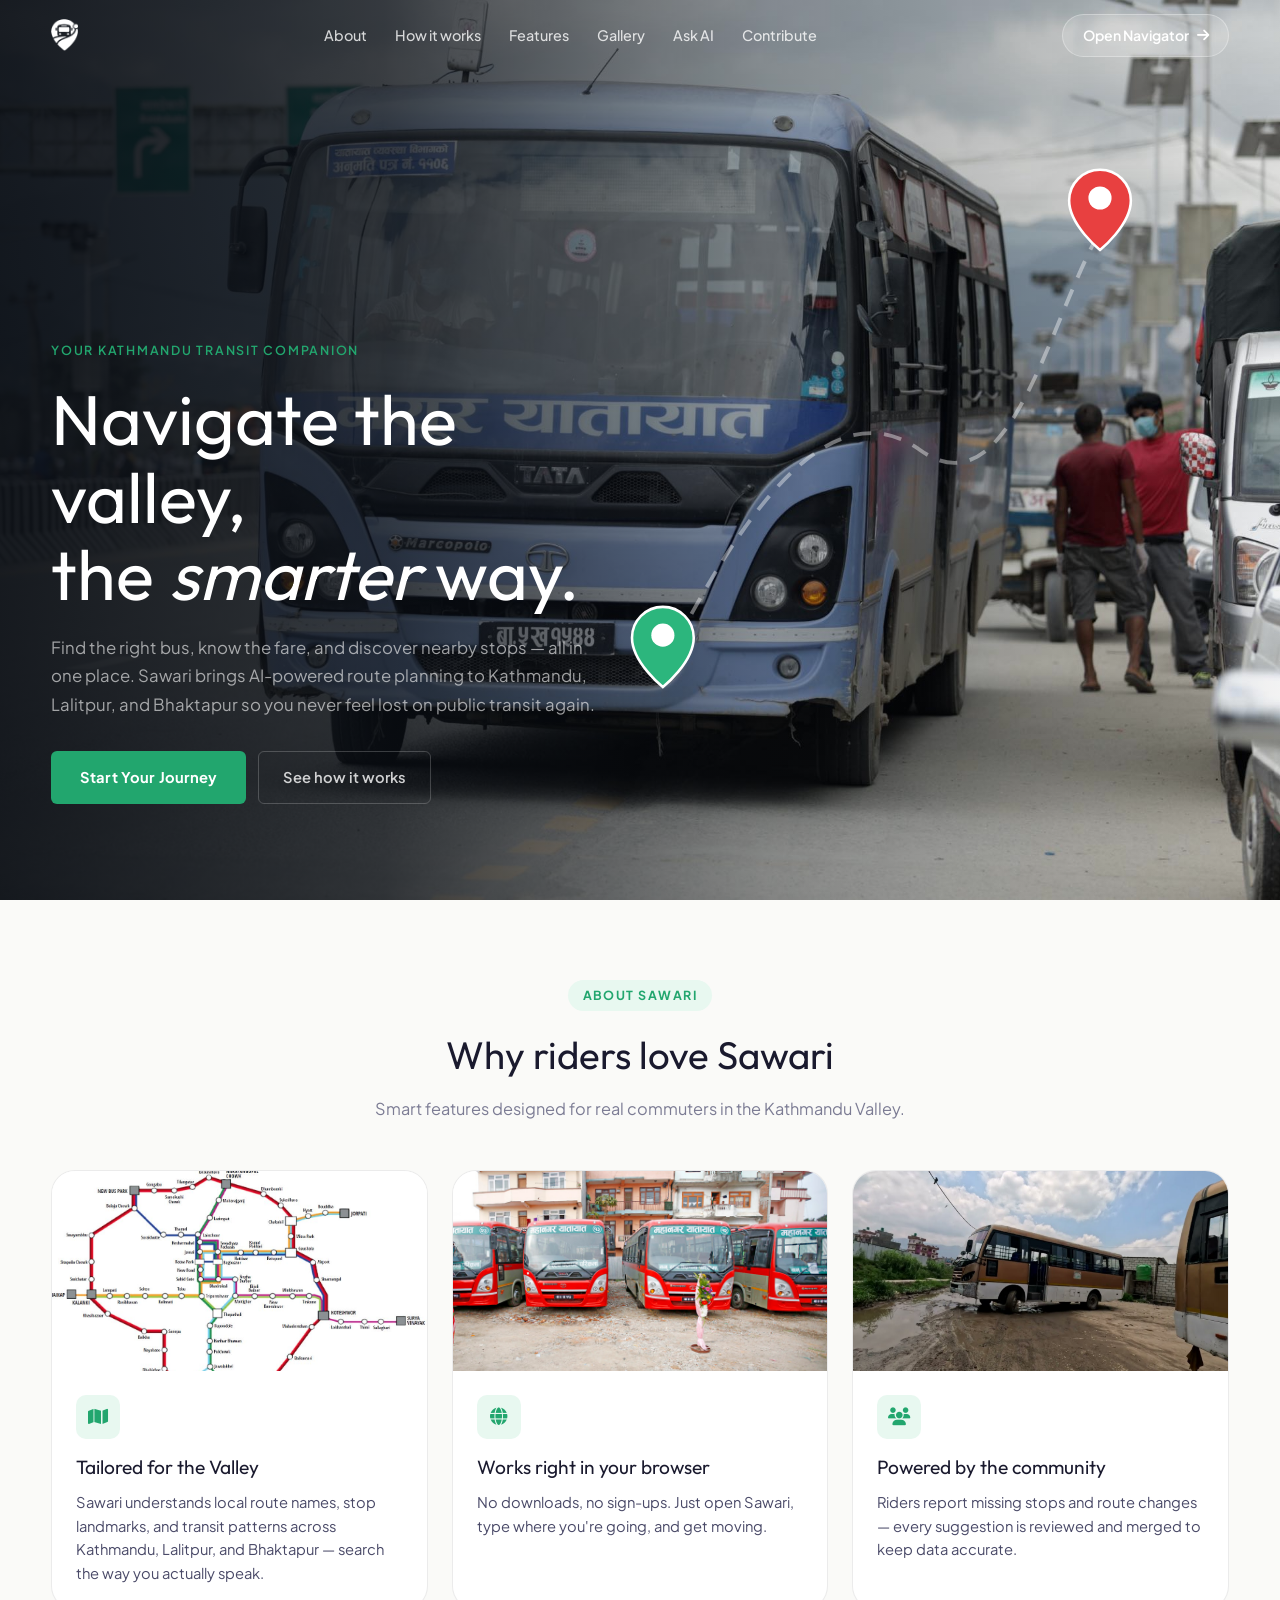
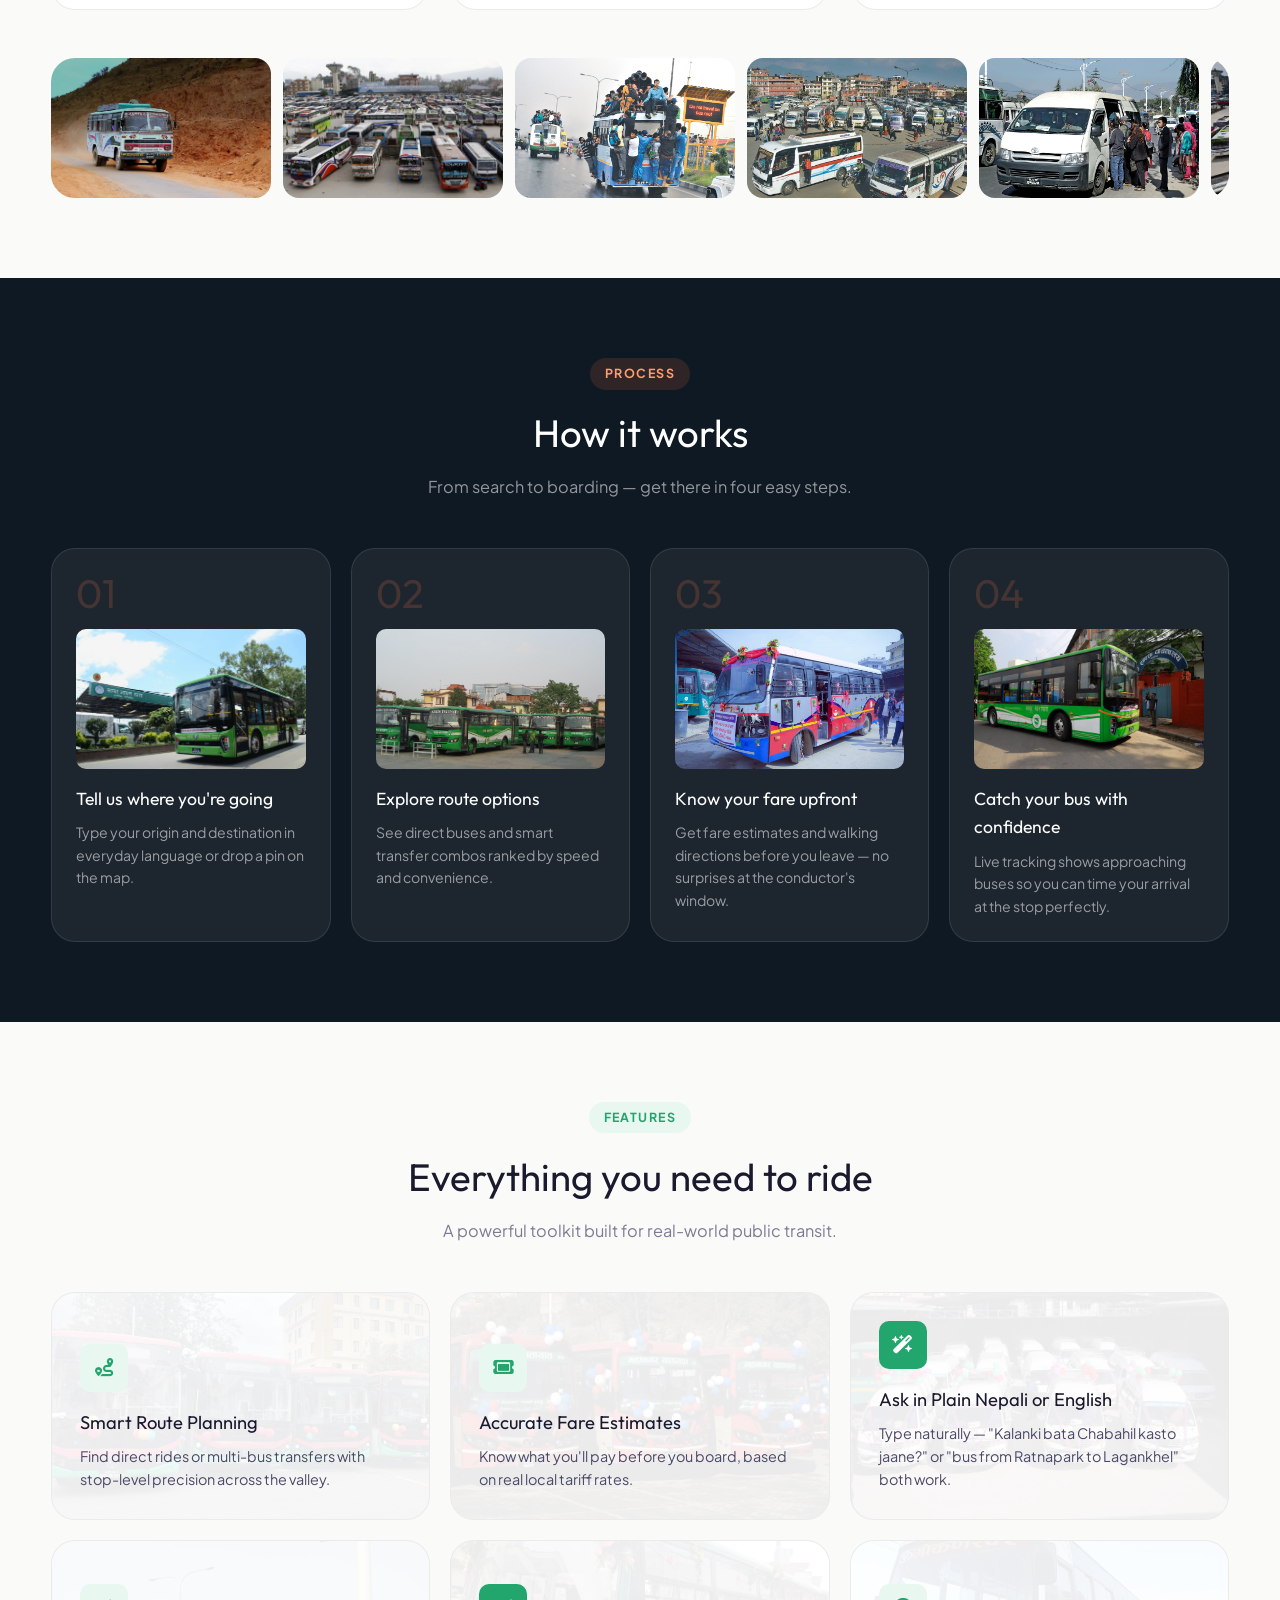
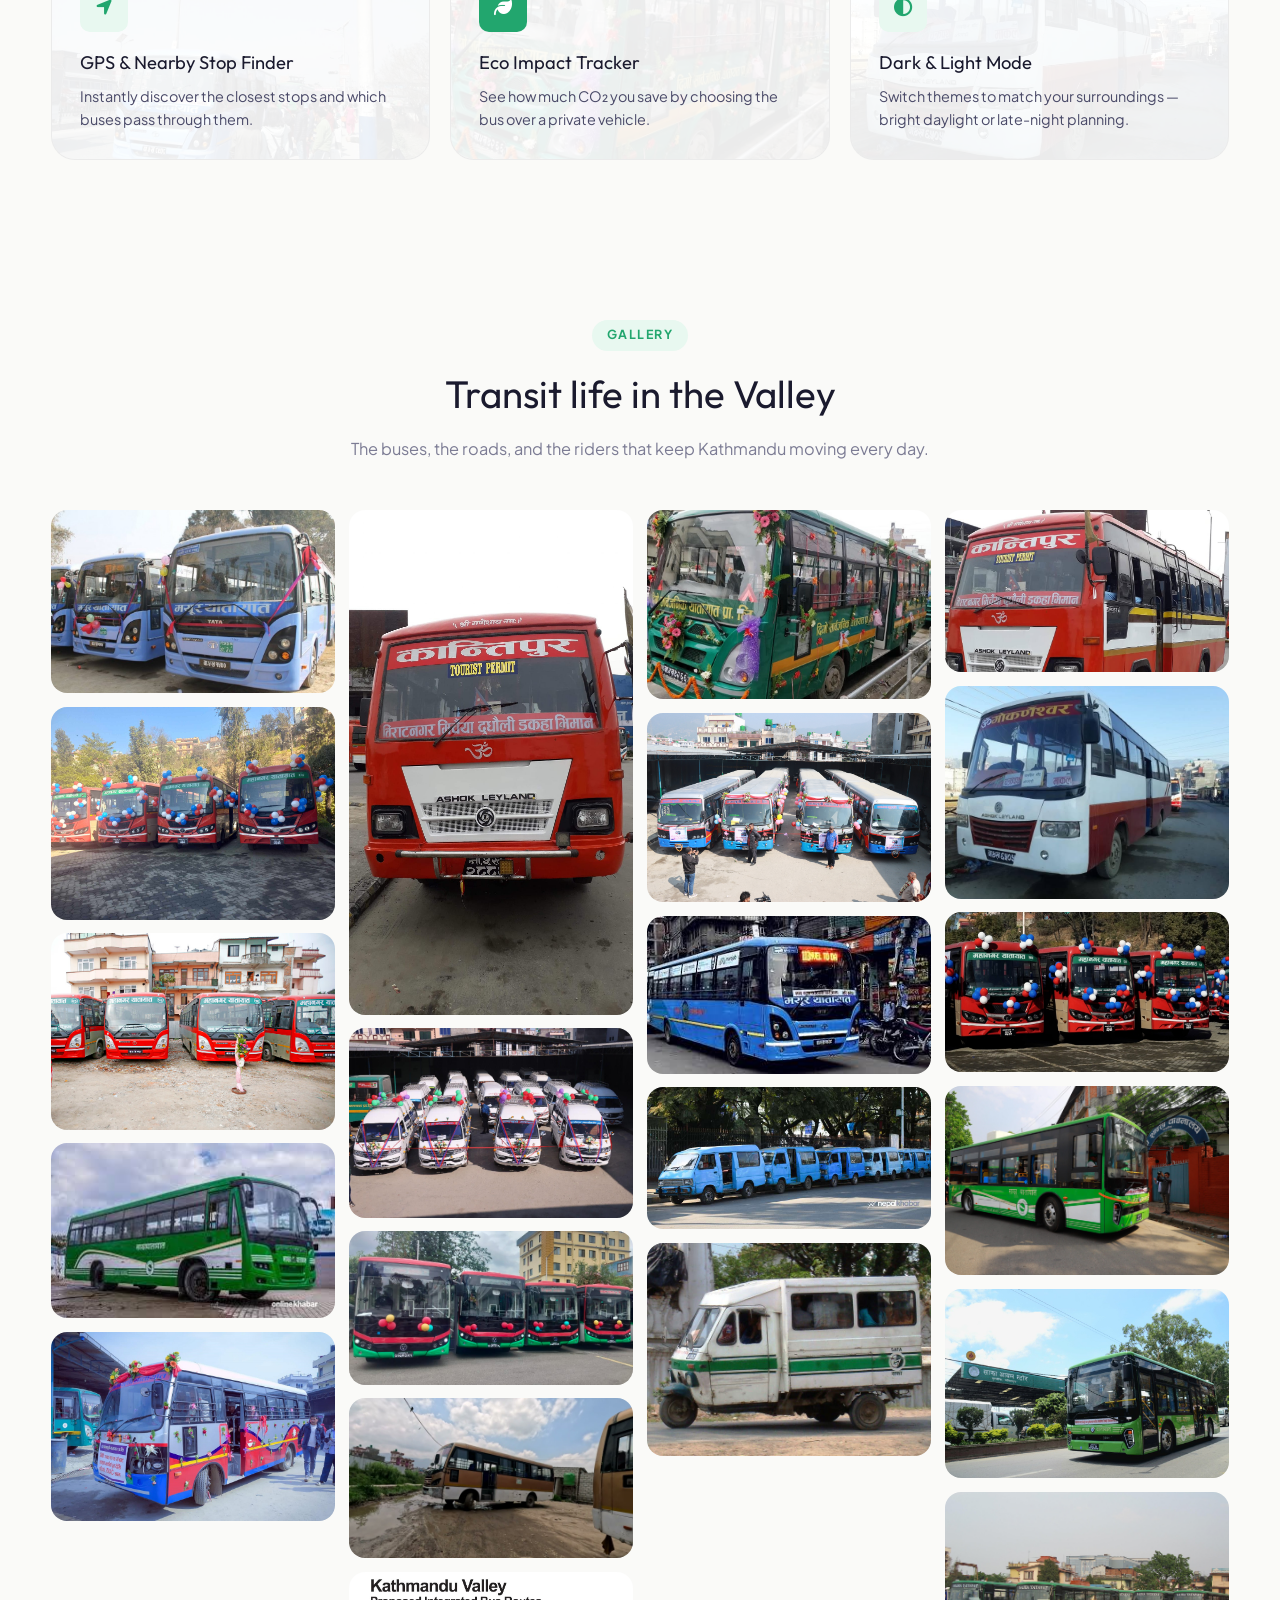
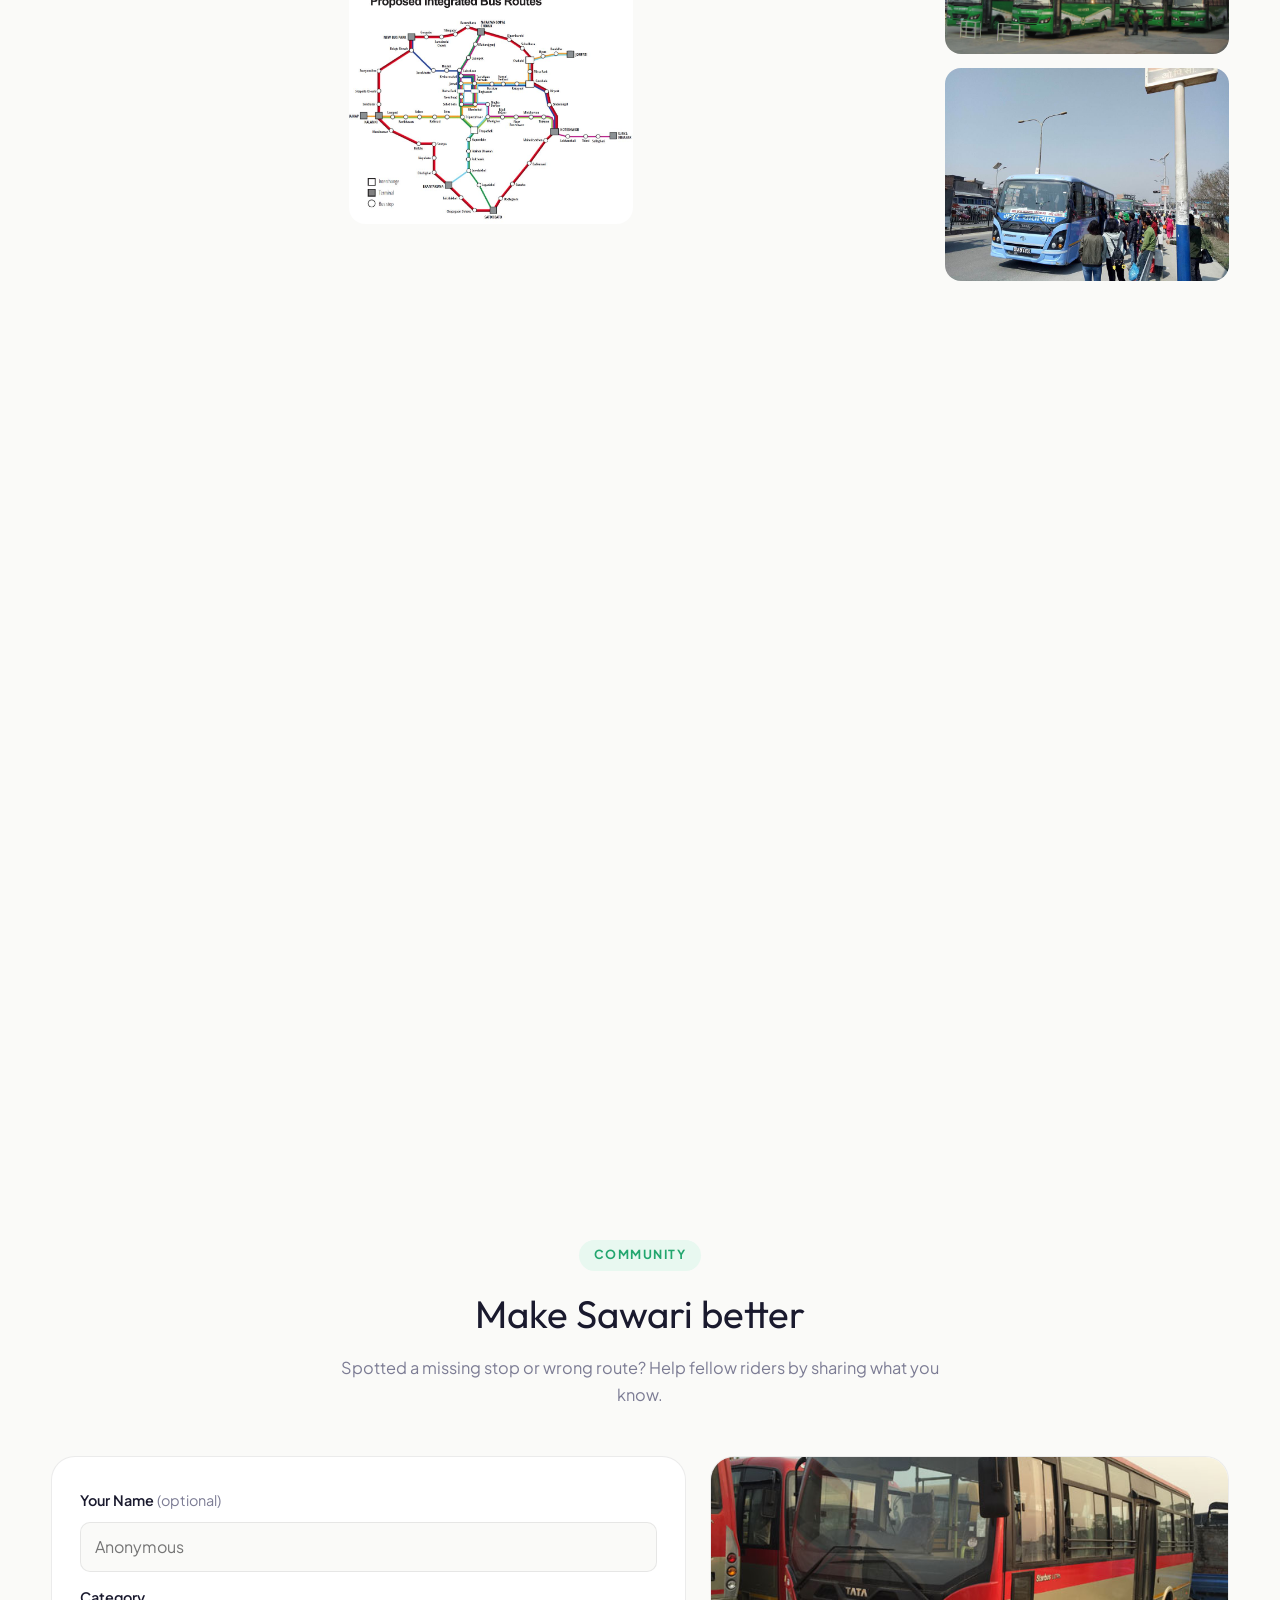
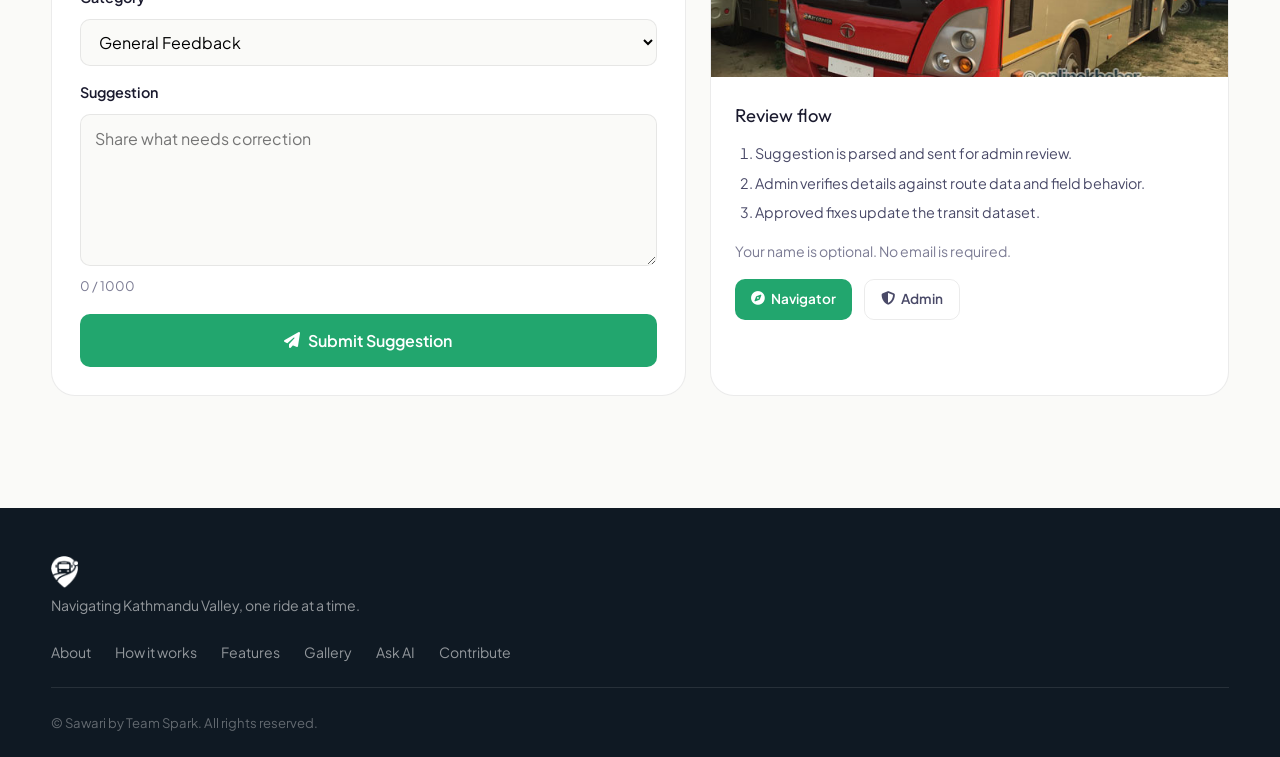
==== landing.html @ 7256b5d2 "feat: Update accent colors across CSS files and add landing HTML structure" ====
<!doctype html>
<html lang="en">

<head>
    <meta charset="UTF-8" />
    <meta name="viewport" content="width=device-width, initial-scale=1.0" />
    <title>Sawari &mdash; Kathmandu Valley Transit</title>
    <meta name="description"
        content="Sawari — your smart companion for navigating Kathmandu Valley's buses, tempos, and microbuses with real routes, live fares, and AI-powered guidance." />
    <link rel="preconnect" href="https://fonts.googleapis.com" />
    <link rel="preconnect" href="https://fonts.gstatic.com" crossorigin />
    <link
        href="https://fonts.googleapis.com/css2?family=Outfit:wght@400;500;600;700;800&family=Plus+Jakarta+Sans:wght@400;500;600;700;800&display=swap"
        rel="stylesheet" />
    <link rel="stylesheet" href="https://cdnjs.cloudflare.com/ajax/libs/font-awesome/6.5.1/css/all.min.css" />
    <link rel="stylesheet" href="landing.css" />
</head>

<body>
    <!-- ==================== NAVBAR ==================== -->
    <header class="navbar" id="top">
        <div class="navbar-inner">
            <a href="#top" class="logo">
                <img src="logo/logo-white.png" alt="Sawari" class="logo-white" />
                <img src="logo/logo-black.png" alt="Sawari" class="logo-black" />
            </a>
            <nav class="nav-links" id="nav-links">
                <a href="#about">About</a>
                <a href="#how">How it works</a>
                <a href="#features">Features</a>
                <a href="#gallery">Gallery</a>
                <a href="#ask">Ask AI</a>
                <a href="#contribute">Contribute</a>
            </nav>
            <a href="app/index.php" class="btn-cta-nav">Open Navigator <i class="fa-solid fa-arrow-right"></i></a>
            <button class="mobile-toggle" id="mobile-toggle" aria-label="Toggle menu">
                <i class="fa-solid fa-bars"></i>
            </button>
        </div>
    </header>

    <main>
        <!-- ==================== HERO ==================== -->
        <section class="hero" id="hero">
            <div class="hero-bg">
                <img src="gallery/landing.jpg" alt="Kathmandu transit" />
            </div>
            <div class="hero-gradient"></div>
            <!-- Route pins overlay (right side of hero, away from text) -->
            <svg class="hero-route-overlay" viewBox="0 0 1200 700" preserveAspectRatio="xMaxYMid slice" fill="none" xmlns="http://www.w3.org/2000/svg" aria-hidden="true">
                <path class="hero-route-path" d="M 720 520 C 780 400, 850 300, 920 350 S 1020 250, 1060 180" stroke="rgba(255,255,255,0.4)" stroke-width="3" stroke-dasharray="14 10" fill="none" />
                <!-- Green origin pin at path start -->
                <g class="hero-pin hero-pin-origin" transform="translate(696, 472)">
                    <path d="M24 0C10.7 0 0 10.7 0 24c0 19.2 24 38.4 24 38.4s24-19.2 24-38.4C48 10.7 37.3 0 24 0z" fill="#2cb67d" stroke="#fff" stroke-width="2"/>
                    <circle cx="24" cy="22" r="9" fill="#fff"/>
                </g>
                <!-- Red destination pin at path end -->
                <g class="hero-pin hero-pin-dest" transform="translate(1036, 132)">
                    <path d="M24 0C10.7 0 0 10.7 0 24c0 19.2 24 38.4 24 38.4s24-19.2 24-38.4C48 10.7 37.3 0 24 0z" fill="#e84040" stroke="#fff" stroke-width="2"/>
                    <circle cx="24" cy="22" r="9" fill="#fff"/>
                </g>
            </svg>
            <div class="hero-content">
                <p class="hero-eyebrow">Your Kathmandu Transit Companion</p>
                <h1>Navigate the valley,<br>the <em>smarter</em> way.</h1>
                <p class="hero-desc">
                    Find the right bus, know the fare, and discover nearby stops — all in one place.
                    Sawari brings AI-powered route planning to Kathmandu, Lalitpur, and Bhaktapur so
                    you never feel lost on public transit again.
                </p>
                <div class="hero-actions">
                    <a class="btn-hero" href="app/index.php">Start Your Journey</a>
                    <a class="btn-hero-secondary" href="#how">See how it works</a>
                </div>
            </div>
        </section>

        <!-- ==================== ABOUT ==================== -->
        <section id="about" class="section reveal">
            <div class="section-header">
                <span class="section-tag">About Sawari</span>
                <h2>Why riders love Sawari</h2>
                <p>Smart features designed for real commuters in the Kathmandu Valley.</p>
            </div>
            <div class="about-cards">
                <article class="about-card">
                    <div class="about-card-img">
                        <img src="gallery/routes.jpg" alt="Kathmandu routes" loading="lazy" />
                    </div>
                    <div class="about-card-body">
                        <div class="about-icon"><i class="fa-solid fa-map"></i></div>
                        <h3>Tailored for the Valley</h3>
                        <p>
                            Sawari understands local route names, stop landmarks, and transit patterns across
                            Kathmandu, Lalitpur, and Bhaktapur — search the way you actually speak.
                        </p>
                    </div>
                </article>
                <article class="about-card">
                    <div class="about-card-img">
                        <img src="gallery/high-tech-buses.jpg" alt="Modern buses" loading="lazy" />
                    </div>
                    <div class="about-card-body">
                        <div class="about-icon"><i class="fa-solid fa-globe"></i></div>
                        <h3>Works right in your browser</h3>
                        <p>
                            No downloads, no sign-ups. Just open Sawari, type where you're going, and get moving.
                        </p>
                    </div>
                </article>
                <article class="about-card">
                    <div class="about-card-img">
                        <img src="gallery/nepal.jpg" alt="Nepal transit" loading="lazy" />
                    </div>
                    <div class="about-card-body">
                        <div class="about-icon"><i class="fa-solid fa-users"></i></div>
                        <h3>Powered by the community</h3>
                        <p>
                            Riders report missing stops and route changes — every suggestion is reviewed and merged to keep data accurate.
                        </p>
                    </div>
                </article>
            </div>

            <div class="photo-strip">
                <div class="photo-strip-track">
                    <img src="gallery/image1.jpg" alt="Transit photo 1" loading="lazy" />
                    <img src="gallery/image2.jpg" alt="Transit photo 2" loading="lazy" />
                    <img src="gallery/image3.jpg" alt="Transit photo 3" loading="lazy" />
                    <img src="gallery/image4.jpg" alt="Transit photo 4" loading="lazy" />
                    <img src="gallery/image5.jpg" alt="Transit photo 5" loading="lazy" />
                    <img src="gallery/image6.jpg" alt="Transit photo 6" loading="lazy" />
                    <img src="gallery/image7.jpg" alt="Transit photo 7" loading="lazy" />
                    <img src="gallery/image1.jpg" alt="Transit photo 1" loading="lazy" aria-hidden="true" />
                    <img src="gallery/image2.jpg" alt="Transit photo 2" loading="lazy" aria-hidden="true" />
                    <img src="gallery/image3.jpg" alt="Transit photo 3" loading="lazy" aria-hidden="true" />
                </div>
            </div>
        </section>

        <!-- ==================== HOW IT WORKS ==================== -->
        <section id="how" class="section section-dark reveal">
            <div class="section-header section-header-light">
                <span class="section-tag">Process</span>
                <h2>How it works</h2>
                <p>From search to boarding — get there in four easy steps.</p>
            </div>
            <div class="steps-grid">
                <article class="step-card">
                    <div class="step-number">01</div>
                    <div class="step-visual">
                        <img src="gallery/SajhaBus_20220707134627.jpg" alt="Enter destination" loading="lazy" />
                    </div>
                    <h3>Tell us where you're going</h3>
                    <p>Type your origin and destination in everyday language or drop a pin on the map.</p>
                </article>
                <article class="step-card">
                    <div class="step-number">02</div>
                    <div class="step-visual">
                        <img src="gallery/sajha-yatayat-kathmandu-narayangadh-shuttle-service-1758693554.jpg"
                            alt="See routes" loading="lazy" />
                    </div>
                    <h3>Explore route options</h3>
                    <p>See direct buses and smart transfer combos ranked by speed and convenience.</p>
                </article>
                <article class="step-card">
                    <div class="step-number">03</div>
                    <div class="step-visual">
                        <img src="gallery/samakhusi-yatayat-1729569860.jpg" alt="Check fare" loading="lazy" />
                    </div>
                    <h3>Know your fare upfront</h3>
                    <p>Get fare estimates and walking directions before you leave — no surprises at the conductor's window.</p>
                </article>
                <article class="step-card">
                    <div class="step-number">04</div>
                    <div class="step-visual">
                        <img src="gallery/sajha1.jpg" alt="Track buses" loading="lazy" />
                    </div>
                    <h3>Catch your bus with confidence</h3>
                    <p>Live tracking shows approaching buses so you can time your arrival at the stop perfectly.</p>
                </article>
            </div>
        </section>

        <!-- ==================== FEATURES ==================== -->
        <section id="features" class="section reveal">
            <div class="section-header">
                <span class="section-tag">Features</span>
                <h2>Everything you need to ride</h2>
                <p>A powerful toolkit built for real-world public transit.</p>
            </div>
            <div class="features-grid">
                <article class="feature-card">
                    <div class="feature-icon"><i class="fa-solid fa-route"></i></div>
                    <h3>Smart Route Planning</h3>
                    <p>Find direct rides or multi-bus transfers with stop-level precision across the valley.</p>
                    <img src="gallery/mahanagar-yatayat.png" alt="Route planning" class="feature-bg-img"
                        loading="lazy" />
                </article>
                <article class="feature-card">
                    <div class="feature-icon"><i class="fa-solid fa-ticket"></i></div>
                    <h3>Accurate Fare Estimates</h3>
                    <p>Know what you'll pay before you board, based on real local tariff rates.</p>
                    <img src="gallery/manangar-yatayat.jpg" alt="Fare estimation" class="feature-bg-img"
                        loading="lazy" />
                </article>
                <article class="feature-card feature-card-accent">
                    <div class="feature-icon"><i class="fa-solid fa-wand-magic-sparkles"></i></div>
                    <h3>Ask in Plain Nepali or English</h3>
                    <p>Type naturally — "Kalanki bata Chabahil kasto jaane?" or "bus from Ratnapark to Lagankhel" both work.</p>
                    <img src="gallery/IMG-1.jpeg" alt="Natural language" class="feature-bg-img" loading="lazy" />
                </article>
                <article class="feature-card">
                    <div class="feature-icon"><i class="fa-solid fa-location-arrow"></i></div>
                    <h3>GPS &amp; Nearby Stop Finder</h3>
                    <p>Instantly discover the closest stops and which buses pass through them.</p>
                    <img src="gallery/mayur_yatayat_XWhLImWBJm.jpg" alt="GPS stops" class="feature-bg-img"
                        loading="lazy" />
                </article>
                <article class="feature-card feature-card-accent">
                    <div class="feature-icon"><i class="fa-solid fa-leaf"></i></div>
                    <h3>Eco Impact Tracker</h3>
                    <p>See how much CO₂ you save by choosing the bus over a private vehicle.</p>
                    <img src="gallery/39089002_214055306121394_3987346834723962880_n_mmZU29H7GE.jpg"
                        alt="Carbon comparison" class="feature-bg-img" loading="lazy" />
                </article>
                <article class="feature-card">
                    <div class="feature-icon"><i class="fa-solid fa-circle-half-stroke"></i></div>
                    <h3>Dark &amp; Light Mode</h3>
                    <p>Switch themes to match your surroundings — bright daylight or late-night planning.</p>
                    <img src="gallery/81038617_2710162452340155_22013957954863104_n.jpg" alt="Themes"
                        class="feature-bg-img" loading="lazy" />
                </article>
            </div>
        </section>

        <!-- ==================== GALLERY ==================== -->
        <section id="gallery" class="section reveal">
            <div class="section-header">
                <span class="section-tag">Gallery</span>
                <h2>Transit life in the Valley</h2>
                <p>The buses, the roads, and the riders that keep Kathmandu moving every day.</p>
            </div>
            <div class="gallery-masonry">
                <div class="gallery-col">
                    <img src="gallery/1594641445.jpg" alt="Kathmandu road transit" loading="lazy" />
                    <img src="gallery/473749570_1355280112583010_593412764911101796_n.jpg" alt="Public bus"
                        loading="lazy" />
                    <img src="gallery/high-tech-buses.jpg" alt="High tech buses" loading="lazy" />
                    <img src="gallery/sajha.jpg" alt="Sajha bus" loading="lazy" />
                    <img src="gallery/samakhusi-yatayat-1729569860.jpg" alt="Samakhusi route" loading="lazy" />
                </div>
                <div class="gallery-col">
                    <img src="gallery/302216934_482557370551393_6475660738973236802_n.jpg" alt="Bus service"
                        loading="lazy" />
                    <img src="gallery/IMG-1.jpeg" alt="Transit Kathmandu" loading="lazy" />
                    <img src="gallery/mahanagar-yatayat.png" alt="Mahanagar yatayat" loading="lazy" />
                    <img src="gallery/nepal.jpg" alt="Nepal transit" loading="lazy" />
                    <img src="gallery/routes.jpg" alt="Route board" loading="lazy" />
                </div>
                <div class="gallery-col">
                    <img src="gallery/39089002_214055306121394_3987346834723962880_n_mmZU29H7GE.jpg" alt="Older bus"
                        loading="lazy" />
                    <img src="gallery/481820024_656265493582501_1243983797300762177_n.jpg" alt="Modern local bus"
                        loading="lazy" />
                    <img src="gallery/mayur.jpg" alt="Mayur bus" loading="lazy" />
                    <img src="gallery/nilo-micro.jpg" alt="Blue microbus" loading="lazy" />
                    <img src="gallery/tempo.jpg" alt="Tempo transport" loading="lazy" />
                </div>
                <div class="gallery-col">
                    <img src="gallery/473783154_1062778689195922_6904992953434292580_n.jpg" alt="Transport route"
                        loading="lazy" />
                    <img src="gallery/81038617_2710162452340155_22013957954863104_n.jpg" alt="Transit community"
                        loading="lazy" />
                    <img src="gallery/manangar-yatayat.jpg" alt="Yatayat bus" loading="lazy" />
                    <img src="gallery/sajha1.jpg" alt="Sajha route" loading="lazy" />
                    <img src="gallery/SajhaBus_20220707134627.jpg" alt="Sajha bus" loading="lazy" />
                    <img src="gallery/sajha-yatayat-kathmandu-narayangadh-shuttle-service-1758693554.jpg"
                        alt="Sajha shuttle" loading="lazy" />
                    <img src="gallery/mayur_yatayat_XWhLImWBJm.jpg" alt="Mayur yatayat" loading="lazy" />
                </div>
            </div>
        </section>

        <!-- ==================== ASK SAWARI ==================== -->
        <section id="ask" class="section section-dark reveal">
            <div class="section-header section-header-light">
                <span class="section-tag">AI Assistant</span>
                <h2>Ask Sawari anything</h2>
                <p>Got a transit question? Our AI gives you clear, instant answers.</p>
            </div>
            <div class="ask-layout">
                <div class="ask-info">
                    <div class="ask-info-card">
                        <img src="gallery/sajha-bus-EV.jpg" alt="Sajha EV bus" loading="lazy" />
                        <div class="ask-info-overlay">
                            <h3>Your Personal Transit Guide</h3>
                            <p>Ask about routes, fares, schedules, or nearby stops — Sawari's AI responds instantly with helpful answers.</p>
                        </div>
                    </div>
                    <div class="ask-examples">
                        <span class="ask-example" data-query="How do I get from Kalanki to Chabahil?">Kalanki to
                            Chabahil</span>
                        <span class="ask-example"
                            data-query="What is the bus fare from Ratnapark to Lagankhel?">Ratnapark fare</span>
                        <span class="ask-example" data-query="Which buses pass through Balaju?">Buses through
                            Balaju</span>
                        <span class="ask-example" data-query="How to reach Bhaktapur from Koteshwor?">Koteshwor to
                            Bhaktapur</span>
                    </div>
                </div>
                <div class="chat-shell">
                    <div class="chat-log" id="chat-log">
                        <div class="chat-msg assistant">
                            <div class="chat-avatar"><i class="fa-solid fa-bus"></i></div>
                            <div class="chat-bubble">
                                Namaste. Ask me about routes, fares, or nearby stops in Kathmandu Valley.
                            </div>
                        </div>
                    </div>
                    <form id="chat-form" class="chat-form">
                        <input type="text" id="chat-input" placeholder="Example: Kalanki to Chabahil by bus"
                            autocomplete="off" />
                        <button type="submit" id="chat-send" aria-label="Send"><i
                                class="fa-solid fa-paper-plane"></i></button>
                    </form>
                </div>
            </div>
        </section>

        <!-- ==================== CONTRIBUTE ==================== -->
        <section id="contribute" class="section reveal">
            <div class="section-header">
                <span class="section-tag">Community</span>
                <h2>Make Sawari better</h2>
                <p>Spotted a missing stop or wrong route? Help fellow riders by sharing what you know.</p>
            </div>
            <div class="contribute-layout">
                <form id="suggest-form" class="suggest-form">
                    <label for="suggest-name">Your Name <span class="label-hint">(optional)</span></label>
                    <input id="suggest-name" type="text" maxlength="50" placeholder="Anonymous" />

                    <label for="suggest-category">Category</label>
                    <select id="suggest-category">
                        <option value="route_correction">Route Correction</option>
                        <option value="missing_stop">Missing Stop</option>
                        <option value="fare_issue">Fare Issue</option>
                        <option value="new_route">New Route Suggestion</option>
                        <option value="general" selected>General Feedback</option>
                    </select>

                    <label for="suggest-message">Suggestion</label>
                    <textarea id="suggest-message" rows="5" maxlength="1000" placeholder="Share what needs correction"
                        required></textarea>
                    <div class="char-count"><span id="suggest-chars">0</span> / 1000</div>

                    <button id="suggest-submit" type="submit"><i class="fa-solid fa-paper-plane"></i> Submit
                        Suggestion</button>
                    <div id="suggest-feedback" class="suggest-feedback" style="display:none"></div>
                </form>

                <aside class="contribute-aside">
                    <div class="contribute-aside-top">
                        <img src="gallery/mahanagar.jpg" alt="Bus in Kathmandu" loading="lazy" />
                    </div>
                    <div class="contribute-aside-body">
                        <h3>Review flow</h3>
                        <ol>
                            <li>Suggestion is parsed and sent for admin review.</li>
                            <li>Admin verifies details against route data and field behavior.</li>
                            <li>Approved fixes update the transit dataset.</li>
                        </ol>
                        <p>Your name is optional. No email is required.</p>
                        <div class="contribute-links">
                            <a href="app/index.php" class="btn-sm">
                                <i class="fa-solid fa-compass"></i> Navigator
                            </a>
                            <a href="app/admin/" class="btn-sm btn-sm-outline">
                                <i class="fa-solid fa-shield-halved"></i> Admin
                            </a>
                        </div>
                    </div>
                </aside>
            </div>
        </section>
    </main>

    <!-- ==================== FOOTER ==================== -->
    <footer class="footer">
        <div class="footer-inner">
            <div class="footer-brand">
                <span class="logo"><img src="logo/logo-white.png" alt="Sawari" class="logo-white" /></span>
                <p>Navigating Kathmandu Valley, one ride at a time.</p>
            </div>
            <div class="footer-links">
                <a href="#about">About</a>
                <a href="#how">How it works</a>
                <a href="#features">Features</a>
                <a href="#gallery">Gallery</a>
                <a href="#ask">Ask AI</a>
                <a href="#contribute">Contribute</a>
            </div>
            <div class="footer-bottom">
                <p>&copy; <?= date('Y') ?> Sawari by Team Spark. All rights reserved.</p>
            </div>
        </div>
    </footer>

    <script>const GROQ_API_KEY = <?= json_encode($groqApiKey) ?>;</script>
    <script src="landing.js"></script>
</body>

</html>
---- landing.css ----
/* ===== DESIGN TOKENS ===== */
:root {
    --bg: #fafaf8;
    --bg-dark: #0f1923;
    --bg-dark-2: #162535;
    --surface: #ffffff;
    --surface-glass: rgba(255, 255, 255, 0.72);
    --surface-dark: rgba(255, 255, 255, 0.06);
    --ink: #1a1a2e;
    --ink-light: #4a4a68;
    --ink-on-dark: #e8ecf0;
    --muted: #7c7c94;
    --muted-dark: rgba(255, 255, 255, 0.55);
    --accent: #22a66e;
    --accent-hover: #1a8f5c;
    --accent-light: #e8f8f0;
    --accent-2: #2cb67d;
    --line: rgba(0, 0, 0, 0.08);
    --line-dark: rgba(255, 255, 255, 0.1);
    --shadow-sm: 0 2px 12px rgba(0, 0, 0, 0.06);
    --shadow-md: 0 8px 30px rgba(0, 0, 0, 0.08);
    --shadow-lg: 0 20px 60px rgba(0, 0, 0, 0.12);
    --shadow-glow: 0 8px 32px rgba(34, 166, 110, 0.3);
    --radius-sm: 10px;
    --radius-md: 16px;
    --radius-lg: 24px;
    --radius-xl: 32px;
    --transition: 0.25s cubic-bezier(0.4, 0, 0.2, 1);
    --font-body: 'Plus Jakarta Sans', -apple-system, BlinkMacSystemFont, 'Segoe UI', sans-serif;
    --font-heading: 'Outfit', 'Plus Jakarta Sans', sans-serif;
    --container: min(1200px, 92vw);
}

/* ===== RESET ===== */
*,
*::before,
*::after {
    box-sizing: border-box;
}

html {
    scroll-behavior: smooth;
}

body {
    margin: 0;
    font-family: var(--font-body);
    color: var(--ink);
    background: var(--bg);
    line-height: 1.6;
    overflow-x: hidden;
    -webkit-font-smoothing: antialiased;
}

img {
    max-width: 100%;
    display: block;
}

a {
    color: inherit;
    text-decoration: none;
}

button,
input,
select,
textarea {
    font: inherit;
}

/* ===== NAVBAR ===== */
.navbar {
    position: fixed;
    top: 0;
    left: 0;
    right: 0;
    z-index: 100;
    background: transparent;
    border-bottom: 1px solid transparent;
    transition: background 0.4s ease, border-color 0.4s ease, box-shadow 0.4s ease;
}

.navbar.scrolled {
    background: rgba(255, 255, 255, 0.95);
    backdrop-filter: blur(20px) saturate(1.8);
    border-bottom-color: var(--line);
    box-shadow: var(--shadow-sm);
}

/* When on hero (not scrolled), show white logo */
.navbar .logo {
    color: #fff;
}

.navbar .logo-white {
    display: block;
}

.navbar .logo-black {
    display: none;
}

.navbar .nav-links a {
    color: rgba(255, 255, 255, 0.8);
}

.navbar .nav-links a:hover {
    color: #fff;
}

.navbar .btn-cta-nav {
    background: rgba(255, 255, 255, 0.15);
    border: 1px solid rgba(255, 255, 255, 0.3);
    color: #fff;
}

.navbar .btn-cta-nav:hover {
    background: rgba(255, 255, 255, 0.25);
}

.navbar .mobile-toggle {
    color: #fff;
}

/* When scrolled, show dark logo */
.navbar.scrolled .logo {
    color: var(--ink);
}

.navbar.scrolled .logo-white {
    display: none;
}

.navbar.scrolled .logo-black {
    display: block;
}

.navbar.scrolled .nav-links a {
    color: var(--ink-light);
}

.navbar.scrolled .nav-links a:hover {
    color: var(--accent);
}

.navbar.scrolled .btn-cta-nav {
    background: var(--accent);
    border-color: var(--accent);
    color: #fff;
}

.navbar.scrolled .btn-cta-nav:hover {
    background: var(--accent-hover);
    transform: translateY(-1px);
    box-shadow: var(--shadow-glow);
}

.navbar.scrolled .mobile-toggle {
    color: var(--ink);
}

.navbar-inner {
    width: var(--container);
    margin: 0 auto;
    display: flex;
    align-items: center;
    justify-content: space-between;
    padding: 0.85rem 0;
    gap: 1.5rem;
}

.logo {
    display: flex;
    align-items: center;
    gap: 0.5rem;
    font-family: var(--font-heading);
    font-size: 1.5rem;
    transition: color var(--transition);
}

.logo img {
    height: 2rem;
    width: auto;
    transition: opacity var(--transition);
}

.nav-links {
    display: flex;
    align-items: center;
    gap: 1.75rem;
    font-size: 0.9rem;
    font-weight: 500;
}

.nav-links a {
    transition: color var(--transition);
    position: relative;
}

.nav-links a::after {
    content: '';
    position: absolute;
    bottom: -4px;
    left: 0;
    width: 0;
    height: 2px;
    background: var(--accent);
    transition: width var(--transition);
}

.nav-links a:hover::after {
    width: 100%;
}

.btn-cta-nav {
    display: inline-flex;
    align-items: center;
    gap: 0.5rem;
    padding: 0.6rem 1.2rem;
    border-radius: 999px;
    font-size: 0.88rem;
    font-weight: 600;
    transition: all var(--transition);
}

.mobile-toggle {
    display: none;
    background: none;
    border: none;
    font-size: 1.3rem;
    cursor: pointer;
    transition: color var(--transition);
}

/* ===== HERO ===== */
.hero {
    position: relative;
    min-height: 100vh;
    display: flex;
    align-items: flex-end;
    overflow: hidden;
}

.hero-bg {
    position: absolute;
    inset: 0;
    z-index: 0;
}

.hero-bg img {
    width: 100%;
    height: 100%;
    object-fit: cover;
    animation: heroZoom 28s ease-in-out infinite alternate;
}

.hero-gradient {
    position: absolute;
    inset: 0;
    z-index: 1;
    background: linear-gradient(to right,
            rgba(10, 14, 20, 0.92) 0%,
            rgba(10, 14, 20, 0.78) 30%,
            rgba(10, 14, 20, 0.35) 60%,
            rgba(10, 14, 20, 0.05) 100%);
}

.hero-route-overlay {
    position: absolute;
    top: 0;
    right: 0;
    width: 60%;
    height: 100%;
    z-index: 1;
    pointer-events: none;
    overflow: hidden;
}

.hero-route-path {
    stroke-dashoffset: 300;
    animation: drawHeroRoute 1.6s cubic-bezier(0.4, 0, 0.2, 1) 0.2s forwards;
}

@keyframes drawHeroRoute {
    to { stroke-dashoffset: 0; }
}

.hero-pin {
    opacity: 0;
}

.hero-pin-origin { animation: heroPinFade 0.5s ease 0.1s forwards; }
.hero-pin-dest { animation: heroPinFade 0.5s ease 1.4s forwards; }

@keyframes heroPinFade {
    0% { opacity: 0; }
    100% { opacity: 1; }
}

.hero-content {
    position: relative;
    z-index: 2;
    width: var(--container);
    margin: 0 auto;
    padding: 0 0 6rem;
    max-width: 560px;
    margin-right: auto;
    margin-left: max(4vw, calc((100% - 1200px) / 2));
}

.hero-eyebrow {
    font-size: 0.78rem;
    font-weight: 600;
    letter-spacing: 0.14em;
    text-transform: uppercase;
    color: var(--accent);
    margin: 0 0 1.25rem;
}

.hero h1 {
    font-family: var(--font-heading);
    font-size: clamp(2.8rem, 5.5vw, 4.8rem);
    color: #fff;
    line-height: 1.1;
    margin: 0 0 1.25rem;
    font-weight: 400;
}

.hero h1 em {
    font-style: italic;
}

.hero-desc {
    color: rgba(255, 255, 255, 0.6);
    font-size: 1.05rem;
    line-height: 1.7;
    max-width: 46ch;
    margin: 0 0 2rem;
}

.hero-actions {
    display: flex;
    gap: 0.75rem;
    flex-wrap: wrap;
}

.btn-hero {
    display: inline-flex;
    align-items: center;
    gap: 0.5rem;
    background: var(--accent);
    color: #fff;
    padding: 0.85rem 1.8rem;
    border-radius: 6px;
    font-weight: 700;
    font-size: 0.92rem;
    transition: background var(--transition), transform var(--transition), box-shadow var(--transition);
    letter-spacing: 0.01em;
}

.btn-hero:hover {
    background: var(--accent-hover);
    transform: translateY(-2px);
    box-shadow: 0 10px 32px rgba(232, 108, 58, 0.35);
}

.btn-hero-secondary {
    display: inline-flex;
    align-items: center;
    gap: 0.5rem;
    color: rgba(255, 255, 255, 0.8);
    padding: 0.85rem 1.5rem;
    border-radius: 6px;
    font-weight: 600;
    font-size: 0.92rem;
    border: 1px solid rgba(255, 255, 255, 0.2);
    transition: all var(--transition);
}

.btn-hero-secondary:hover {
    color: #fff;
    border-color: rgba(255, 255, 255, 0.45);
    background: rgba(255, 255, 255, 0.06);
}

/* ===== SECTIONS ===== */
.section {
    width: var(--container);
    margin: 0 auto;
    padding: 5rem 0;
}

.section-header {
    text-align: center;
    max-width: 600px;
    margin: 0 auto 3rem;
}

.section-tag {
    display: inline-block;
    font-size: 0.78rem;
    font-weight: 700;
    text-transform: uppercase;
    letter-spacing: 0.12em;
    color: var(--accent);
    background: var(--accent-light);
    padding: 0.35rem 0.9rem;
    border-radius: 999px;
    margin-bottom: 0.85rem;
}

.section-header h2 {
    font-family: var(--font-heading);
    font-size: clamp(1.75rem, 3vw, 2.75rem);
    margin: 0 0 0.6rem;
    font-weight: 400;
}

.section-header p {
    color: var(--muted);
    margin: 0;
    font-size: 1.02rem;
}

/* Dark sections */
.section-dark {
    width: 100%;
    background: var(--bg-dark);
    padding: 5rem 0;
}

.section-dark>.section-header,
.section-dark>.steps-grid,
.section-dark>.ask-layout {
    width: var(--container);
    margin-left: auto;
    margin-right: auto;
}

.section-header-light h2 {
    color: #ffffff;
}

.section-header-light p {
    color: var(--muted-dark);
}

.section-header-light .section-tag {
    background: rgba(232, 108, 58, 0.15);
    color: #ff9b6e;
}

/* ===== ABOUT ===== */
.about-cards {
    display: grid;
    grid-template-columns: repeat(3, 1fr);
    gap: 1.5rem;
    margin-bottom: 3rem;
}

.about-card {
    background: var(--surface);
    border: 1px solid var(--line);
    border-radius: var(--radius-lg);
    overflow: hidden;
    transition: transform var(--transition), box-shadow var(--transition);
}

.about-card:hover {
    transform: translateY(-6px);
    box-shadow: var(--shadow-md);
}

.about-card-img {
    height: 200px;
    overflow: hidden;
}

.about-card-img img {
    width: 100%;
    height: 100%;
    object-fit: cover;
    transition: transform var(--transition);
}

.about-card:hover .about-card-img img {
    transform: scale(1.06);
}

.about-card-body {
    padding: 1.5rem;
}

.about-icon {
    width: 44px;
    height: 44px;
    border-radius: var(--radius-sm);
    background: var(--accent-light);
    color: var(--accent);
    display: grid;
    place-items: center;
    font-size: 1.1rem;
    margin-bottom: 0.85rem;
}

.about-card h3 {
    font-family: var(--font-heading);
    font-size: 1.2rem;
    margin: 0 0 0.5rem;
    font-weight: 400;
}

.about-card p {
    color: var(--ink-light);
    margin: 0;
    font-size: 0.92rem;
}

/* Photo Strip (infinite scroll) */
.photo-strip {
    overflow: hidden;
    border-radius: var(--radius-lg);
    margin-top: 1rem;
}

.photo-strip-track {
    display: flex;
    gap: 0.75rem;
    animation: scroll 30s linear infinite;
    width: max-content;
}

.photo-strip-track img {
    height: 140px;
    width: 220px;
    object-fit: cover;
    border-radius: var(--radius-md);
    flex-shrink: 0;
}

/* ===== STEPS ===== */
.steps-grid {
    display: grid;
    grid-template-columns: repeat(4, 1fr);
    gap: 1.25rem;
    width: var(--container);
    margin: 0 auto;
}

.step-card {
    background: var(--surface-dark);
    border: 1px solid var(--line-dark);
    border-radius: var(--radius-lg);
    padding: 1.5rem;
    transition: transform var(--transition), border-color var(--transition);
    position: relative;
    overflow: hidden;
}

.step-card:hover {
    transform: translateY(-4px);
    border-color: rgba(232, 108, 58, 0.3);
}

.step-number {
    font-family: var(--font-heading);
    font-size: 2.5rem;
    color: rgba(232, 108, 58, 0.2);
    line-height: 1;
    margin-bottom: 1rem;
}

.step-visual {
    border-radius: var(--radius-sm);
    overflow: hidden;
    margin-bottom: 1rem;
    height: 140px;
}

.step-visual img {
    width: 100%;
    height: 100%;
    object-fit: cover;
    transition: transform var(--transition);
}

.step-card:hover .step-visual img {
    transform: scale(1.06);
}

.step-card h3 {
    font-family: var(--font-heading);
    color: #ffffff;
    font-size: 1.1rem;
    margin: 0 0 0.5rem;
    font-weight: 400;
}

.step-card p {
    color: var(--muted-dark);
    margin: 0;
    font-size: 0.88rem;
}

/* ===== FEATURES ===== */
.features-grid {
    display: grid;
    grid-template-columns: repeat(3, 1fr);
    gap: 1.25rem;
}

.feature-card {
    position: relative;
    background: var(--surface);
    border: 1px solid var(--line);
    border-radius: var(--radius-lg);
    padding: 1.75rem;
    overflow: hidden;
    transition: transform var(--transition), box-shadow var(--transition);
    min-height: 220px;
    display: flex;
    flex-direction: column;
    justify-content: flex-end;
}

.feature-card:hover {
    transform: translateY(-5px);
    box-shadow: var(--shadow-md);
}

.feature-bg-img {
    position: absolute;
    top: 0;
    right: 0;
    width: 100%;
    height: 100%;
    object-fit: cover;
    opacity: 0.08;
    transition: opacity var(--transition);
}

.feature-card:hover .feature-bg-img {
    opacity: 0.15;
}

.feature-icon {
    position: relative;
    z-index: 1;
    width: 48px;
    height: 48px;
    border-radius: var(--radius-sm);
    background: var(--accent-light);
    color: var(--accent);
    display: grid;
    place-items: center;
    font-size: 1.15rem;
    margin-bottom: 1rem;
}

.feature-card-accent .feature-icon {
    background: var(--accent);
    color: #fff;
}

.feature-card h3 {
    position: relative;
    z-index: 1;
    font-family: var(--font-heading);
    font-size: 1.15rem;
    margin: 0 0 0.45rem;
    font-weight: 400;
}

.feature-card p {
    position: relative;
    z-index: 1;
    color: var(--ink-light);
    margin: 0;
    font-size: 0.9rem;
}

/* ===== GALLERY ===== */
.gallery-masonry {
    display: grid;
    grid-template-columns: repeat(4, 1fr);
    gap: 0.85rem;
    align-items: start;
}

.gallery-col {
    display: flex;
    flex-direction: column;
    gap: 0.85rem;
}

.gallery-col img {
    width: 100%;
    border-radius: var(--radius-md);
    transition: transform var(--transition), filter var(--transition);
    cursor: pointer;
}

.gallery-col img:hover {
    transform: scale(1.03);
    filter: brightness(1.05);
}

/* ===== ASK / CHAT ===== */
.ask-layout {
    display: grid;
    grid-template-columns: 1fr 1fr;
    gap: 1.5rem;
    width: var(--container);
    margin: 0 auto;
}

.ask-info {
    display: flex;
    flex-direction: column;
    gap: 1rem;
}

.ask-info-card {
    position: relative;
    border-radius: var(--radius-lg);
    overflow: hidden;
    flex: 1;
}

.ask-info-card img {
    width: 100%;
    height: 100%;
    object-fit: cover;
    min-height: 250px;
}

.ask-info-overlay {
    position: absolute;
    bottom: 0;
    left: 0;
    right: 0;
    padding: 1.5rem;
    background: linear-gradient(transparent, rgba(15, 25, 35, 0.9));
}

.ask-info-overlay h3 {
    font-family: var(--font-heading);
    color: #fff;
    font-size: 1.3rem;
    margin: 0 0 0.35rem;
    font-weight: 400;
}

.ask-info-overlay p {
    color: rgba(255, 255, 255, 0.7);
    margin: 0;
    font-size: 0.9rem;
}

.ask-examples {
    display: flex;
    flex-wrap: wrap;
    gap: 0.5rem;
}

.ask-example {
    background: var(--surface-dark);
    border: 1px solid var(--line-dark);
    border-radius: 999px;
    padding: 0.5rem 1rem;
    color: rgba(255, 255, 255, 0.7);
    font-size: 0.82rem;
    cursor: pointer;
    transition: all var(--transition);
}

.ask-example:hover {
    background: rgba(232, 108, 58, 0.15);
    border-color: rgba(232, 108, 58, 0.3);
    color: #ff9b6e;
}

.chat-shell {
    background: var(--surface-dark);
    border: 1px solid var(--line-dark);
    border-radius: var(--radius-lg);
    padding: 1rem;
    display: flex;
    flex-direction: column;
}

.chat-log {
    flex: 1;
    max-height: 380px;
    min-height: 300px;
    overflow-y: auto;
    padding: 0.75rem;
    border-radius: var(--radius-md);
    background: rgba(255, 255, 255, 0.03);
    border: 1px solid var(--line-dark);
}

.chat-msg {
    display: flex;
    gap: 0.6rem;
    margin-bottom: 0.75rem;
    align-items: flex-start;
}

.chat-msg.user {
    flex-direction: row-reverse;
}

.chat-avatar {
    width: 36px;
    height: 36px;
    border-radius: 50%;
    display: grid;
    place-items: center;
    background: rgba(232, 108, 58, 0.15);
    color: #ff9b6e;
    flex-shrink: 0;
}

.chat-msg.user .chat-avatar {
    background: rgba(44, 182, 125, 0.15);
    color: #2cb67d;
}

.chat-bubble {
    padding: 0.7rem 0.9rem;
    border-radius: var(--radius-md);
    background: var(--bg-dark-2);
    border: 1px solid var(--line-dark);
    max-width: min(72ch, 80%);
    color: var(--ink-on-dark);
    font-size: 0.92rem;
    line-height: 1.55;
}

.chat-msg.user .chat-bubble {
    background: rgba(232, 108, 58, 0.12);
    border-color: rgba(232, 108, 58, 0.2);
}

.chat-form {
    display: flex;
    gap: 0.6rem;
    margin-top: 0.75rem;
}

.chat-form input {
    flex: 1;
    border: 1px solid var(--line-dark);
    border-radius: var(--radius-sm);
    padding: 0.75rem 1rem;
    background: rgba(255, 255, 255, 0.05);
    color: #fff;
    font-size: 0.92rem;
    outline: none;
    transition: border-color var(--transition);
}

.chat-form input::placeholder {
    color: rgba(255, 255, 255, 0.3);
}

.chat-form input:focus {
    border-color: rgba(232, 108, 58, 0.5);
}

.chat-form button {
    width: 48px;
    border: none;
    border-radius: var(--radius-sm);
    background: var(--accent);
    color: #fff;
    cursor: pointer;
    transition: background var(--transition);
    flex-shrink: 0;
}

.chat-form button:hover {
    background: var(--accent-hover);
}

/* Typing indicator */
.chat-typing {
    display: inline-flex;
    align-items: center;
    gap: 5px;
}

.chat-typing span {
    width: 7px;
    height: 7px;
    border-radius: 50%;
    background: #ff9b6e;
    animation: blink 1s infinite ease-in-out;
}

.chat-typing span:nth-child(2) {
    animation-delay: 0.16s;
}

.chat-typing span:nth-child(3) {
    animation-delay: 0.32s;
}

/* ===== CONTRIBUTE ===== */
.contribute-layout {
    display: grid;
    grid-template-columns: 1.1fr 0.9fr;
    gap: 1.5rem;
}

.suggest-form {
    background: var(--surface);
    border: 1px solid var(--line);
    border-radius: var(--radius-lg);
    padding: 1.75rem;
    display: grid;
    gap: 0.6rem;
}

.suggest-form label {
    font-weight: 600;
    font-size: 0.9rem;
    margin-top: 0.3rem;
}

.label-hint {
    color: var(--muted);
    font-weight: 400;
}

.suggest-form input,
.suggest-form select,
.suggest-form textarea {
    border: 1px solid var(--line);
    border-radius: var(--radius-sm);
    padding: 0.7rem 0.85rem;
    background: var(--bg);
    outline: none;
    transition: border-color var(--transition);
}

.suggest-form input:focus,
.suggest-form select:focus,
.suggest-form textarea:focus {
    border-color: var(--accent);
}

.char-count {
    color: var(--muted);
    font-size: 0.82rem;
}

.suggest-form button {
    margin-top: 0.5rem;
    border: none;
    background: var(--accent);
    color: #fff;
    padding: 0.85rem 1.2rem;
    border-radius: var(--radius-sm);
    font-weight: 600;
    cursor: pointer;
    transition: background var(--transition), box-shadow var(--transition);
    display: inline-flex;
    align-items: center;
    gap: 0.5rem;
    justify-content: center;
}

.suggest-form button:hover {
    background: var(--accent-hover);
    box-shadow: var(--shadow-glow);
}

.suggest-feedback {
    margin-top: 0.4rem;
    padding: 0.7rem;
    border-radius: var(--radius-sm);
    font-size: 0.88rem;
}

.suggest-feedback.success {
    background: #e8f5e8;
    color: #2d6a2d;
    border: 1px solid #b5dbb5;
}

.suggest-feedback.error {
    background: #fde8e8;
    color: #9c3030;
    border: 1px solid #f0b5b5;
}

.contribute-aside {
    background: var(--surface);
    border: 1px solid var(--line);
    border-radius: var(--radius-lg);
    overflow: hidden;
}

.contribute-aside-top {
    height: 220px;
    overflow: hidden;
}

.contribute-aside-top img {
    width: 100%;
    height: 100%;
    object-fit: cover;
}

.contribute-aside-body {
    padding: 1.5rem;
}

.contribute-aside h3 {
    font-family: var(--font-heading);
    font-size: 1.15rem;
    margin: 0 0 0.75rem;
    font-weight: 400;
}

.contribute-aside ol {
    margin: 0 0 1rem;
    padding-left: 1.25rem;
    color: var(--ink-light);
    font-size: 0.9rem;
}

.contribute-aside ol li+li {
    margin-top: 0.4rem;
}

.contribute-aside p {
    color: var(--muted);
    margin: 0 0 1rem;
    font-size: 0.88rem;
}

.contribute-links {
    display: flex;
    gap: 0.75rem;
}

.btn-sm {
    display: inline-flex;
    align-items: center;
    gap: 0.4rem;
    padding: 0.55rem 1rem;
    border-radius: var(--radius-sm);
    font-size: 0.85rem;
    font-weight: 600;
    background: var(--accent);
    color: #fff;
    transition: background var(--transition);
}

.btn-sm:hover {
    background: var(--accent-hover);
}

.btn-sm-outline {
    background: transparent;
    border: 1px solid var(--line);
    color: var(--ink-light);
}

.btn-sm-outline:hover {
    background: var(--bg);
    border-color: var(--accent);
    color: var(--accent);
}

/* ===== FOOTER ===== */
.footer {
    background: var(--bg-dark);
    padding: 3rem 0 1.5rem;
    margin-top: 2rem;
}

.footer-inner {
    width: var(--container);
    margin: 0 auto;
}

.footer-brand {
    margin-bottom: 1.5rem;
}

.footer-brand .logo {
    font-size: 1.3rem;
    color: #fff;
    margin-bottom: 0.35rem;
}

.footer-brand p {
    color: var(--muted-dark);
    margin: 0.4rem 0 0;
    font-size: 0.88rem;
}

.footer-links {
    display: flex;
    flex-wrap: wrap;
    gap: 1.5rem;
    padding-bottom: 1.5rem;
    border-bottom: 1px solid var(--line-dark);
    margin-bottom: 1.5rem;
}

.footer-links a {
    color: var(--muted-dark);
    font-size: 0.88rem;
    transition: color var(--transition);
}

.footer-links a:hover {
    color: #ff9b6e;
}

.footer-bottom p {
    color: rgba(255, 255, 255, 0.35);
    font-size: 0.82rem;
    margin: 0;
}

/* ===== REVEAL ANIMATION ===== */
.reveal {
    opacity: 0;
    transform: translateY(28px);
    transition: opacity 0.5s cubic-bezier(0.4, 0, 0.2, 1), transform 0.5s cubic-bezier(0.4, 0, 0.2, 1);
}

.reveal.visible {
    opacity: 1;
    transform: translateY(0);
}

/* ===== KEYFRAMES ===== */
@keyframes heroZoom {
    0% {
        transform: scale(1) translate3d(0, 0, 0);
    }

    100% {
        transform: scale(1.08) translate3d(-1%, -0.5%, 0);
    }
}

@keyframes scroll {
    0% {
        transform: translateX(0);
    }

    100% {
        transform: translateX(-50%);
    }
}

@keyframes blink {

    0%,
    100% {
        opacity: 0.3;
    }

    50% {
        opacity: 1;
    }
}

/* ===== RESPONSIVE ===== */
@media (max-width: 1024px) {
    .steps-grid {
        grid-template-columns: repeat(2, 1fr);
    }

    .about-cards {
        grid-template-columns: repeat(2, 1fr);
    }

    .about-cards .about-card:last-child {
        grid-column: span 2;
    }

    .about-cards .about-card:last-child .about-card-img {
        height: 160px;
    }

    .gallery-masonry {
        grid-template-columns: repeat(3, 1fr);
    }

    .gallery-col:last-child {
        display: none;
    }
}

@media (max-width: 768px) {
    .hero-route-overlay {
        display: none;
    }

    .nav-links {
        display: none;
    }

    .nav-links.active {
        display: flex;
        flex-direction: column;
        position: absolute;
        top: 100%;
        left: 0;
        right: 0;
        background: rgba(255, 255, 255, 0.98);
        backdrop-filter: blur(20px);
        padding: 1.5rem;
        gap: 1rem;
        border-bottom: 1px solid var(--line);
    }

    .nav-links.active a {
        color: var(--ink-light);
    }

    .btn-cta-nav {
        display: none;
    }

    .mobile-toggle {
        display: block;
    }

    .hero h1 {
        font-size: 2.2rem;
    }

    .hero-content {
        padding-bottom: 4rem;
    }

    .stats-bar {
        grid-template-columns: repeat(2, 1fr);
        margin-top: -2rem;
    }

    .about-cards {
        grid-template-columns: 1fr;
    }

    .about-cards .about-card:last-child {
        grid-column: auto;
    }

    .steps-grid {
        grid-template-columns: 1fr;
    }

    .features-grid {
        grid-template-columns: 1fr;
    }

    .gallery-masonry {
        grid-template-columns: repeat(2, 1fr);
    }

    .gallery-col:nth-child(3) {
        display: none;
    }

    .ask-layout {
        grid-template-columns: 1fr;
    }

    .contribute-layout {
        grid-template-columns: 1fr;
    }

    .contribute-aside-top {
        height: 180px;
    }

    .section {
        padding: 3.5rem 0;
    }

    .section-dark {
        padding: 3.5rem 0;
    }
}

@media (max-width: 480px) {
    .hero h1 {
        font-size: 1.85rem;
    }

    .hero-desc {
        font-size: 0.92rem;
    }

    .hero-content {
        padding-bottom: 3rem;
    }

    .footer-links {
        flex-direction: column;
        gap: 0.75rem;
    }
}

/* ===== REDUCED MOTION ===== */
@media (prefers-reduced-motion: reduce) {

    *,
    *::before,
    *::after {
        animation: none !important;
        transition: none !important;
        scroll-behavior: auto !important;
    }
}
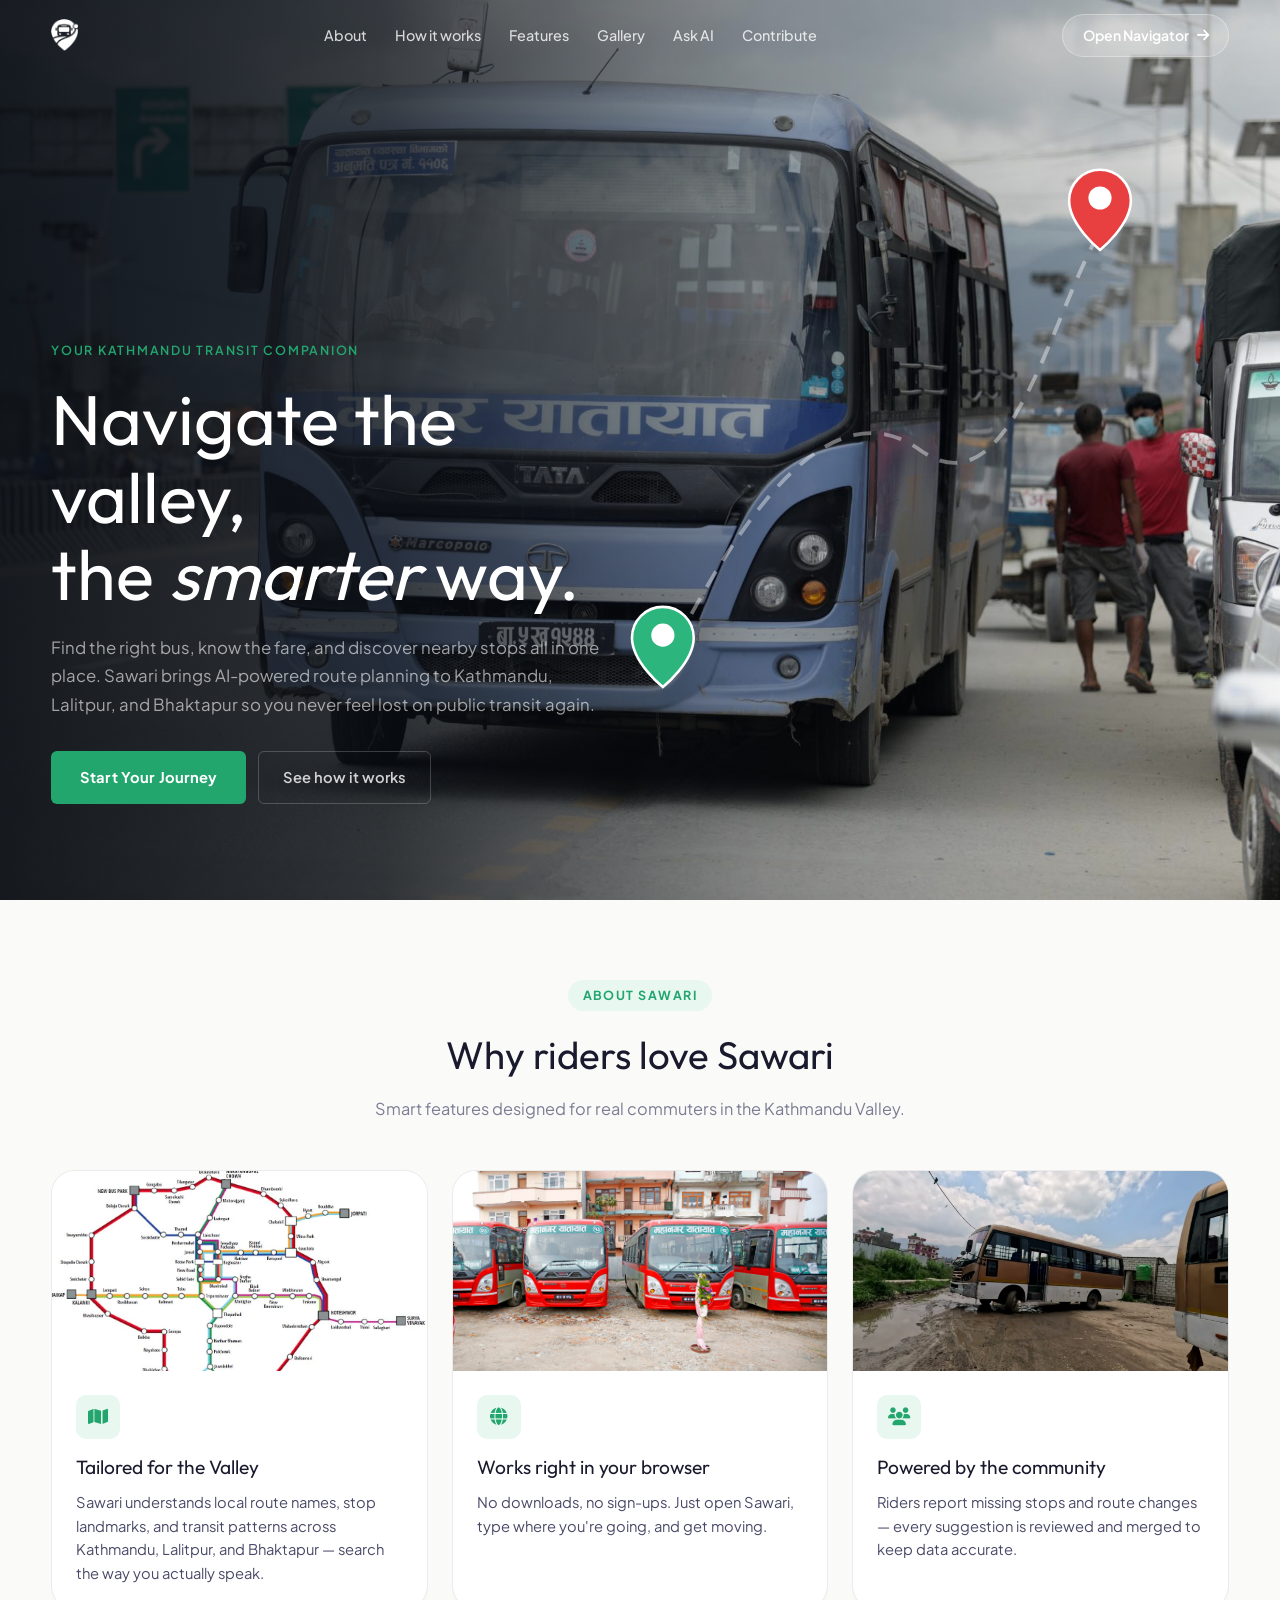
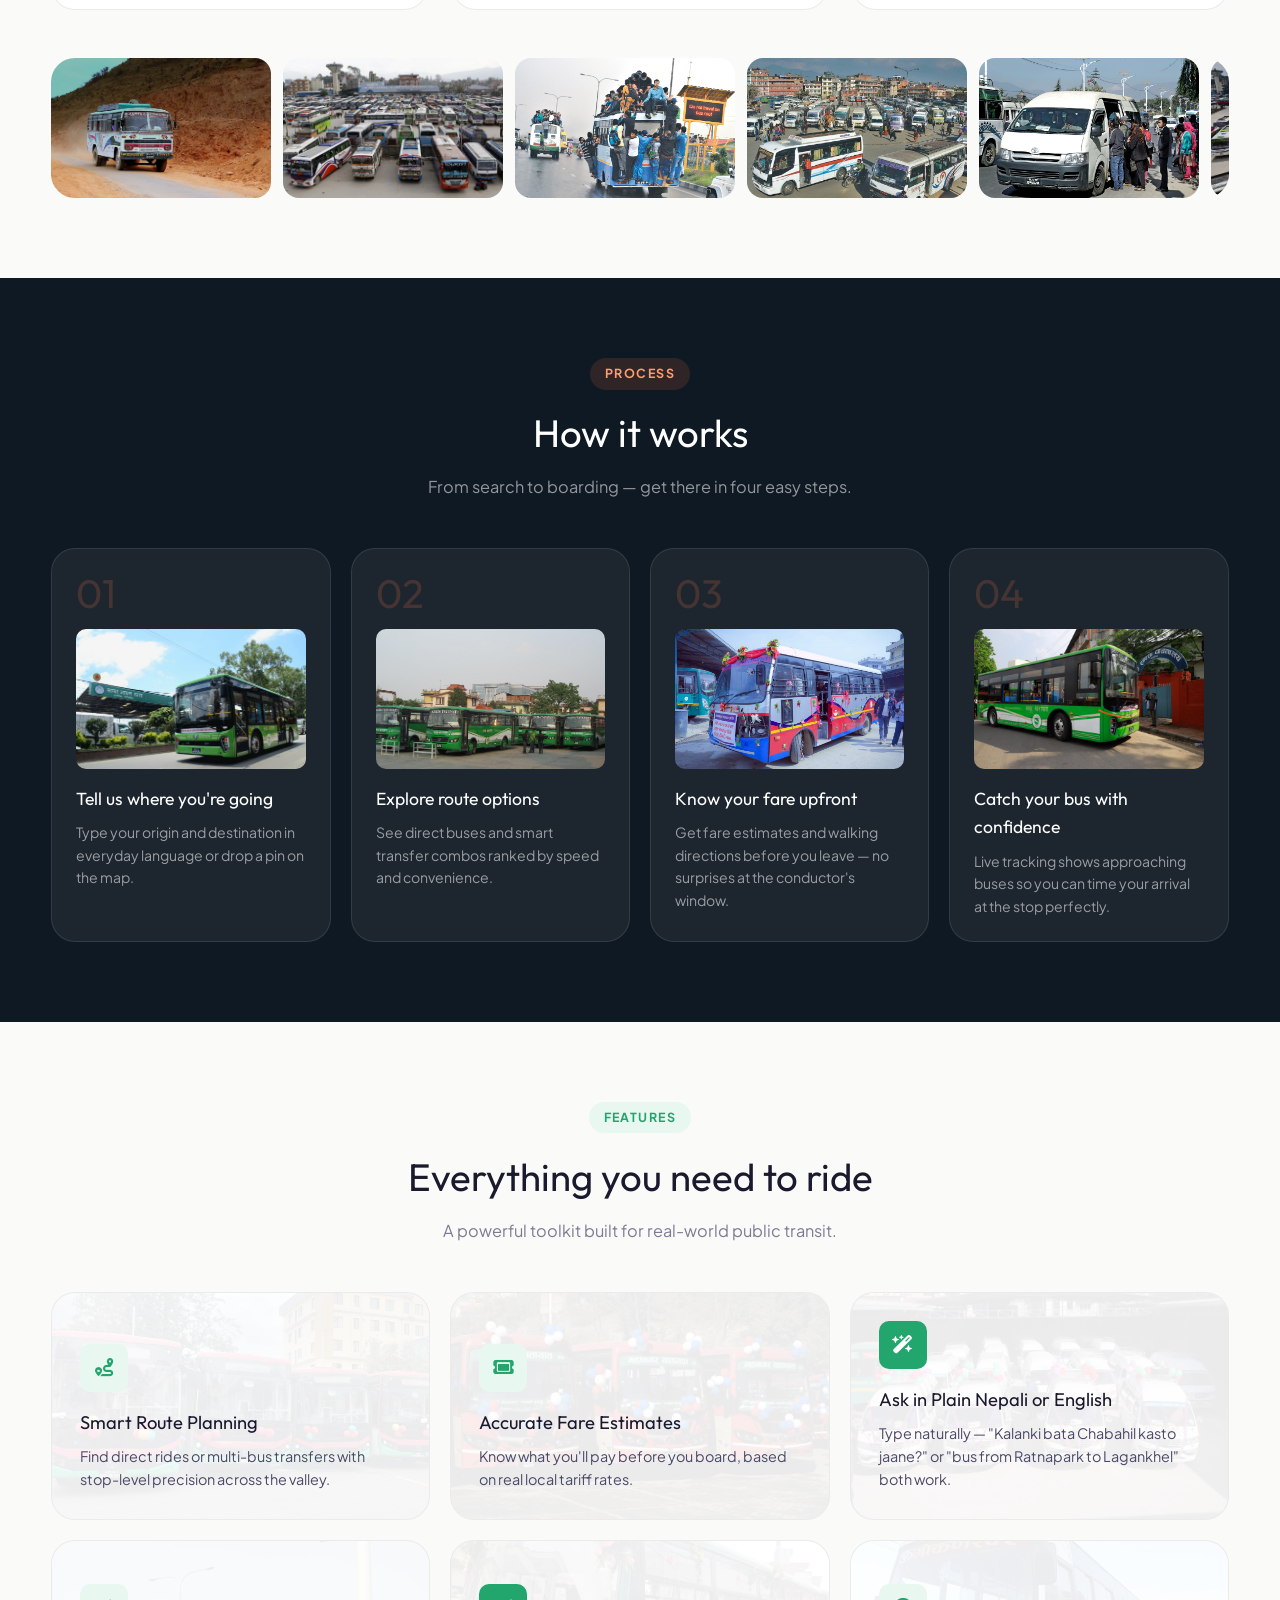
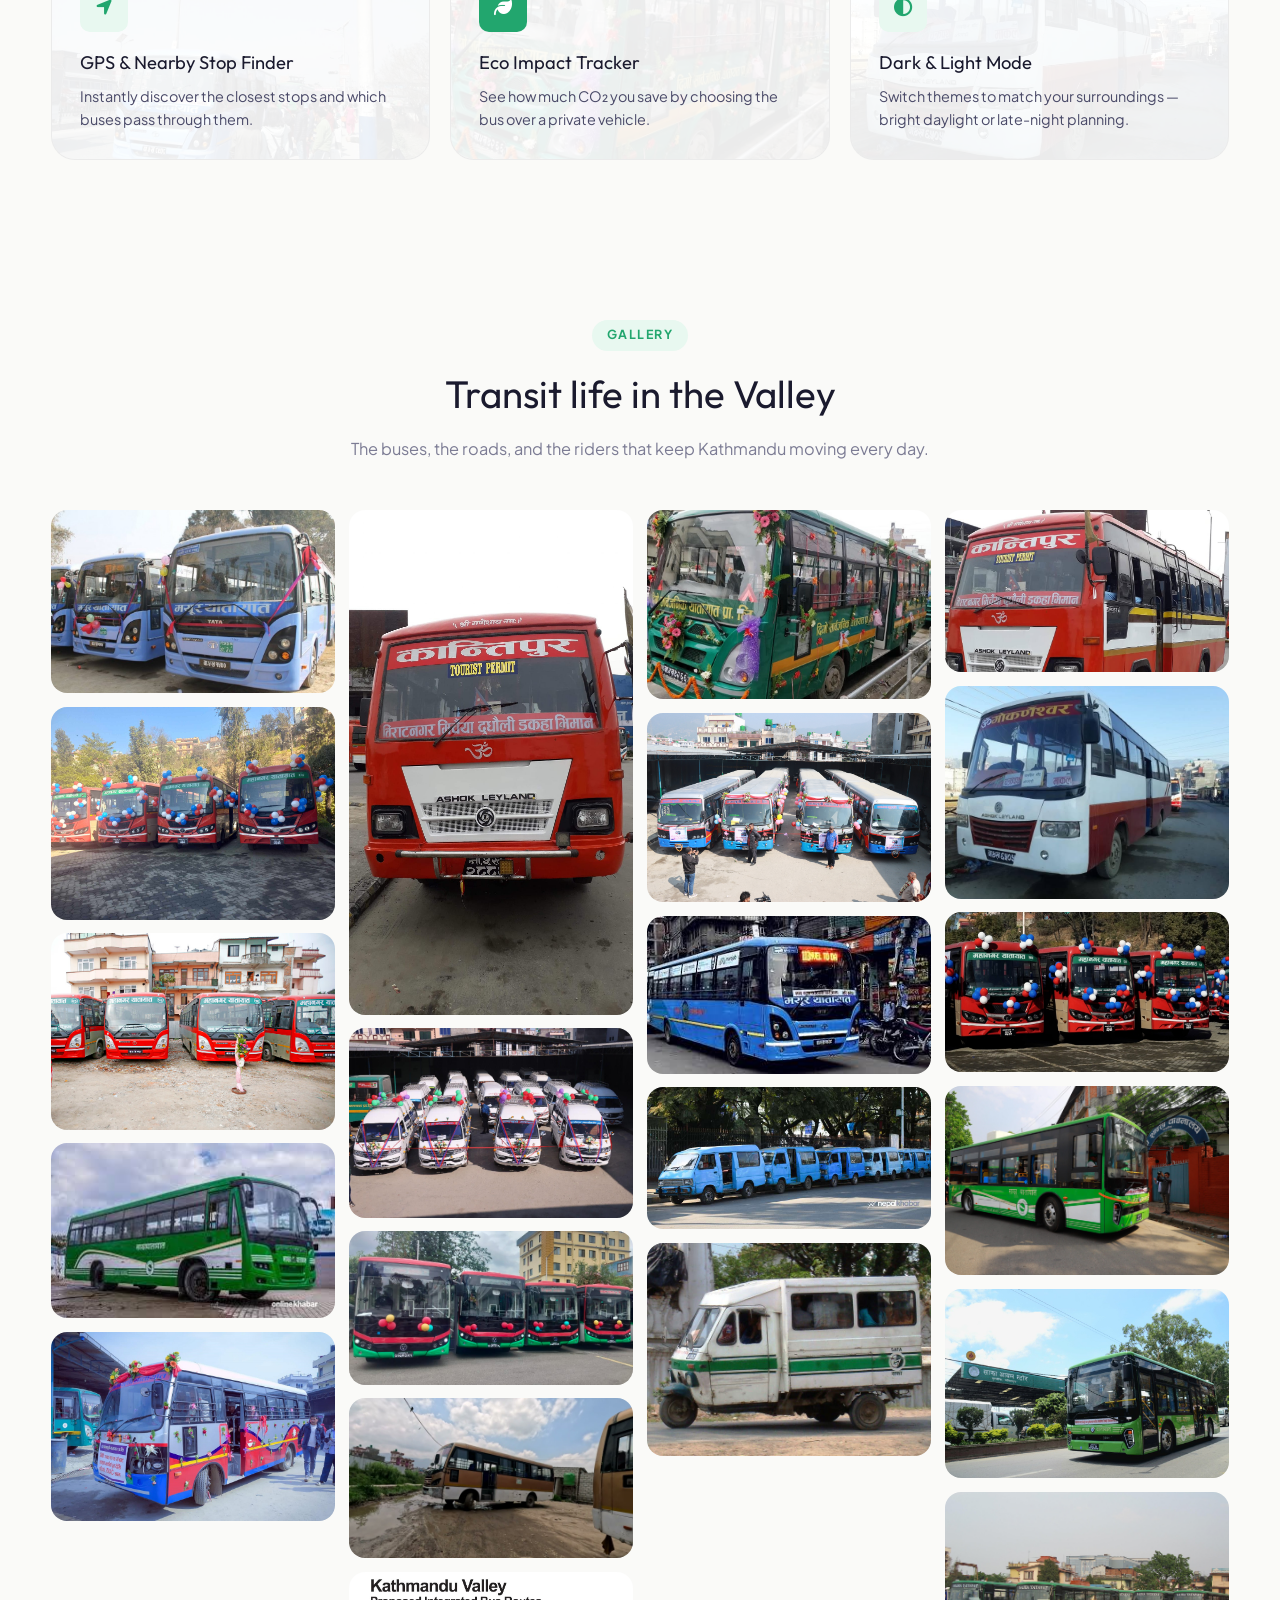
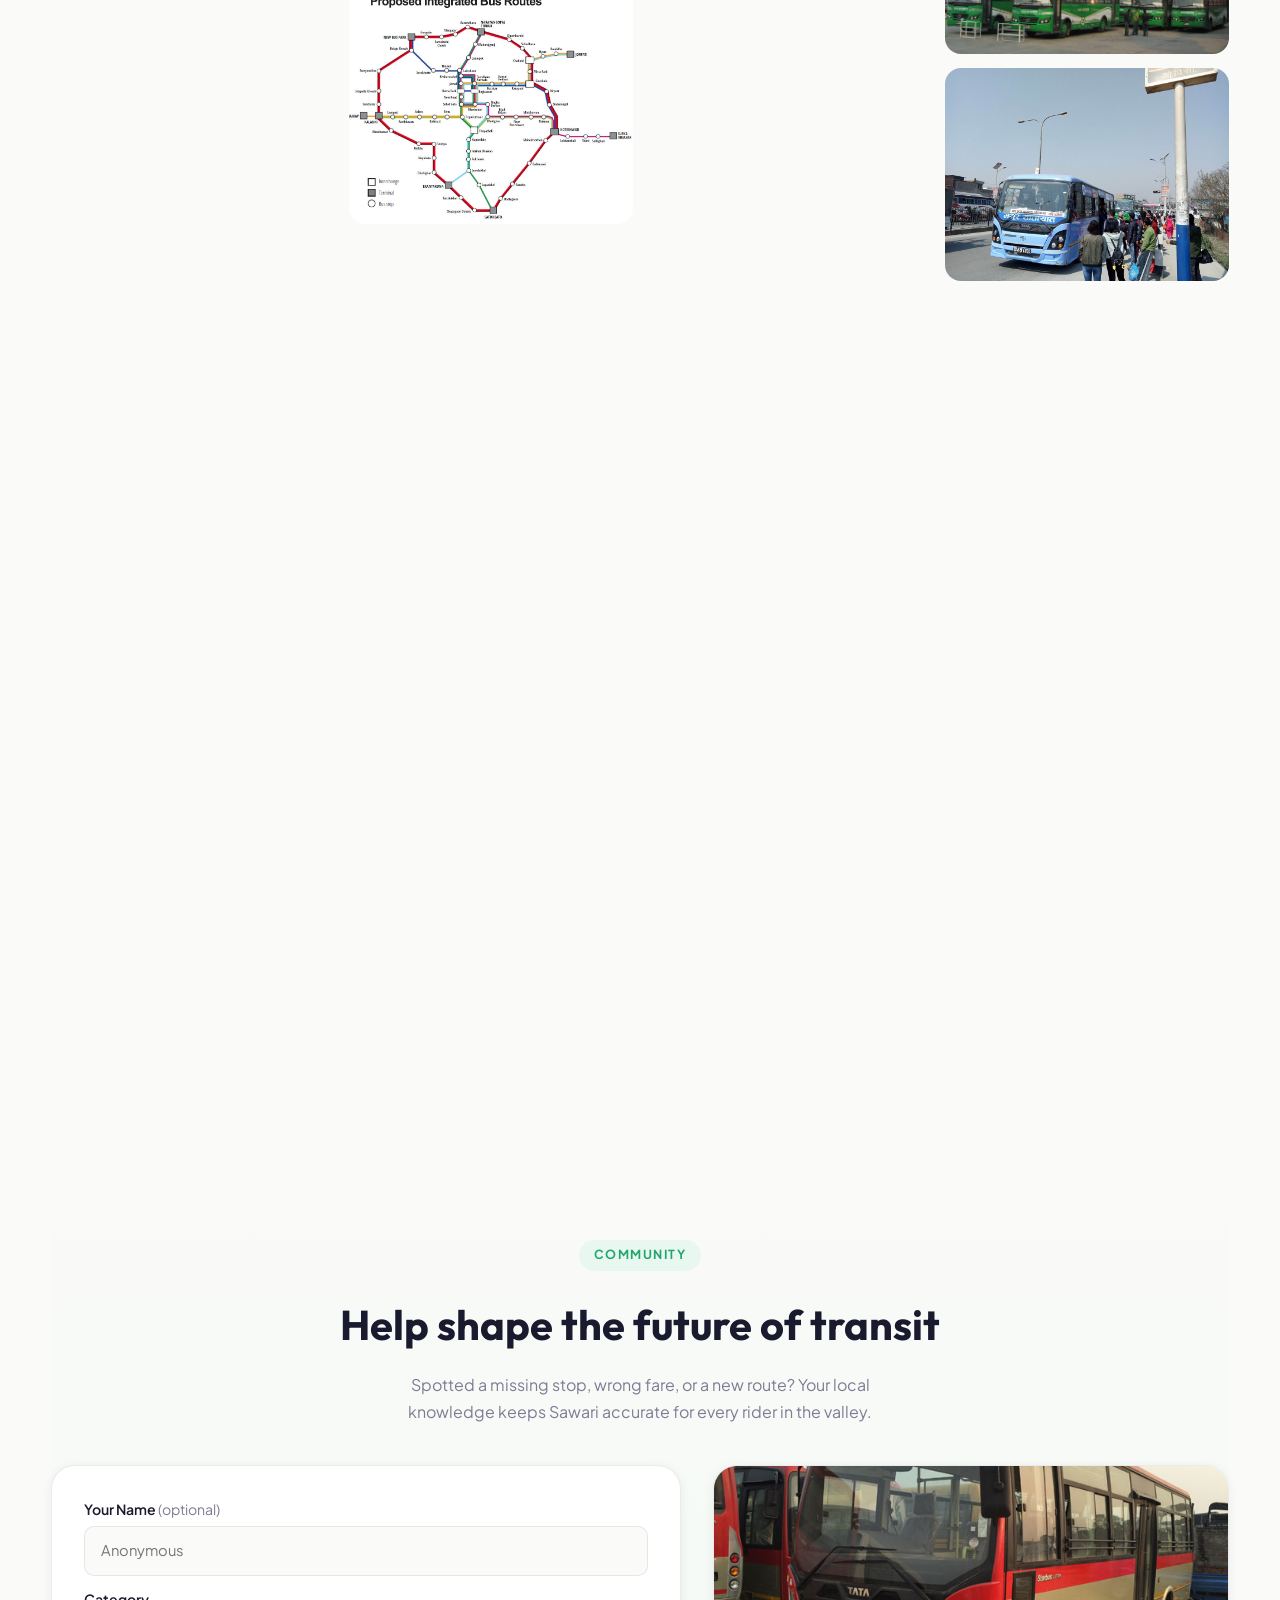
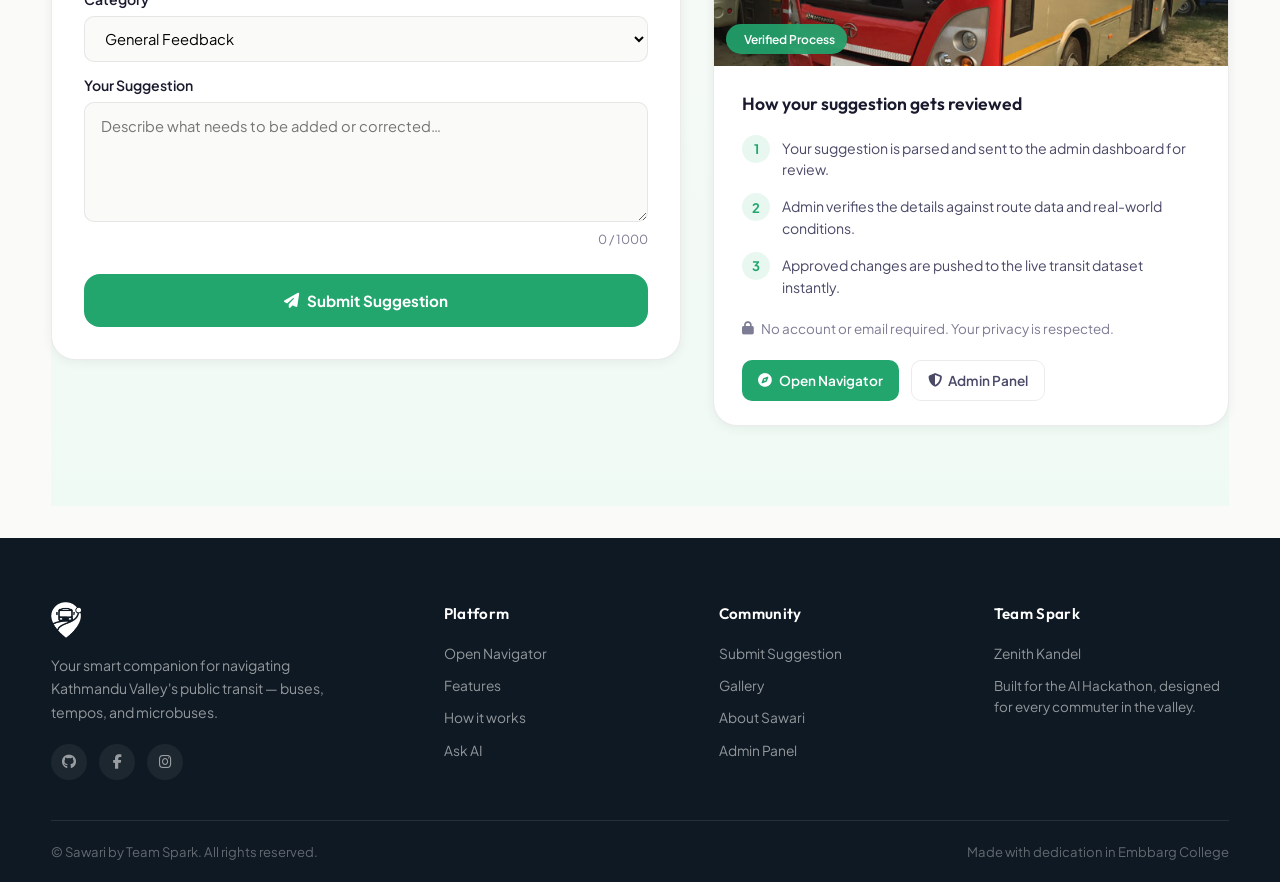
==== commit 7f815ad2: "feat: Implement page loader with animation and loading logic" ====
--- a/landing.html
+++ b/landing.html
@@ -18,6 +18,16 @@
 </head>
 
 <body>
+    <!-- ==================== PAGE LOADER ==================== -->
+    <div class="page-loader" id="pageLoader">
+        <div class="loader-inner">
+            <div class="loader-logo">
+                <img src="logo/logo-white.png" alt="Sawari" />
+            </div>
+            <div class="loader-bar"><div class="loader-bar-fill"></div></div>
+        </div>
+    </div>
+
     <!-- ==================== NAVBAR ==================== -->
     <header class="navbar" id="top">
         <div class="navbar-inner">
@@ -65,7 +75,7 @@
                 <p class="hero-eyebrow">Your Kathmandu Transit Companion</p>
                 <h1>Navigate the valley,<br>the <em>smarter</em> way.</h1>
                 <p class="hero-desc">
-                    Find the right bus, know the fare, and discover nearby stops — all in one place.
+                    Find the right bus, know the fare, and discover nearby stops all in one place.
                     Sawari brings AI-powered route planning to Kathmandu, Lalitpur, and Bhaktapur so
                     you never feel lost on public transit again.
                 </p>
@@ -330,58 +340,75 @@
         </section>
 
         <!-- ==================== CONTRIBUTE ==================== -->
-        <section id="contribute" class="section reveal">
-            <div class="section-header">
-                <span class="section-tag">Community</span>
-                <h2>Make Sawari better</h2>
-                <p>Spotted a missing stop or wrong route? Help fellow riders by sharing what you know.</p>
-            </div>
-            <div class="contribute-layout">
-                <form id="suggest-form" class="suggest-form">
-                    <label for="suggest-name">Your Name <span class="label-hint">(optional)</span></label>
-                    <input id="suggest-name" type="text" maxlength="50" placeholder="Anonymous" />
-
-                    <label for="suggest-category">Category</label>
-                    <select id="suggest-category">
-                        <option value="route_correction">Route Correction</option>
-                        <option value="missing_stop">Missing Stop</option>
-                        <option value="fare_issue">Fare Issue</option>
-                        <option value="new_route">New Route Suggestion</option>
-                        <option value="general" selected>General Feedback</option>
-                    </select>
-
-                    <label for="suggest-message">Suggestion</label>
-                    <textarea id="suggest-message" rows="5" maxlength="1000" placeholder="Share what needs correction"
-                        required></textarea>
-                    <div class="char-count"><span id="suggest-chars">0</span> / 1000</div>
-
-                    <button id="suggest-submit" type="submit"><i class="fa-solid fa-paper-plane"></i> Submit
-                        Suggestion</button>
-                    <div id="suggest-feedback" class="suggest-feedback" style="display:none"></div>
-                </form>
-
-                <aside class="contribute-aside">
-                    <div class="contribute-aside-top">
-                        <img src="gallery/mahanagar.jpg" alt="Bus in Kathmandu" loading="lazy" />
-                    </div>
-                    <div class="contribute-aside-body">
-                        <h3>Review flow</h3>
-                        <ol>
-                            <li>Suggestion is parsed and sent for admin review.</li>
-                            <li>Admin verifies details against route data and field behavior.</li>
-                            <li>Approved fixes update the transit dataset.</li>
-                        </ol>
-                        <p>Your name is optional. No email is required.</p>
-                        <div class="contribute-links">
-                            <a href="app/index.php" class="btn-sm">
-                                <i class="fa-solid fa-compass"></i> Navigator
-                            </a>
-                            <a href="app/admin/" class="btn-sm btn-sm-outline">
-                                <i class="fa-solid fa-shield-halved"></i> Admin
-                            </a>
-                        </div>
-                    </div>
-                </aside>
+        <section id="contribute" class="section contribute-section reveal">
+            <div class="contribute-wrapper">
+                <div class="contribute-header">
+                    <span class="section-tag">Community</span>
+                    <h2>Help shape the future of transit</h2>
+                    <p>Spotted a missing stop, wrong fare, or a new route? Your local knowledge keeps Sawari accurate for every rider in the valley.</p>
+                </div>
+                <div class="contribute-layout">
+                    <form id="suggest-form" class="suggest-form">
+                        <div class="form-group">
+                            <label for="suggest-name">Your Name <span class="label-hint">(optional)</span></label>
+                            <input id="suggest-name" type="text" maxlength="50" placeholder="Anonymous" />
+                        </div>
+
+                        <div class="form-group">
+                            <label for="suggest-category">Category</label>
+                            <select id="suggest-category">
+                                <option value="route_correction">Route Correction</option>
+                                <option value="missing_stop">Missing Stop</option>
+                                <option value="fare_issue">Fare Issue</option>
+                                <option value="new_route">New Route Suggestion</option>
+                                <option value="general" selected>General Feedback</option>
+                            </select>
+                        </div>
+
+                        <div class="form-group">
+                            <label for="suggest-message">Your Suggestion</label>
+                            <textarea id="suggest-message" rows="4" maxlength="1000" placeholder="Describe what needs to be added or corrected…"
+                                required></textarea>
+                            <div class="char-count"><span id="suggest-chars">0</span> / 1000</div>
+                        </div>
+
+                        <button id="suggest-submit" type="submit"><i class="fa-solid fa-paper-plane"></i> Submit Suggestion</button>
+                        <div id="suggest-feedback" class="suggest-feedback" style="display:none"></div>
+                    </form>
+
+                    <aside class="contribute-aside">
+                        <div class="contribute-aside-top">
+                            <img src="gallery/mahanagar.jpg" alt="Bus in Kathmandu" loading="lazy" />
+                            <div class="contribute-aside-badge"><i class="fa-solid fa-shield-check"></i> Verified Process</div>
+                        </div>
+                        <div class="contribute-aside-body">
+                            <h3>How your suggestion gets reviewed</h3>
+                            <div class="review-steps">
+                                <div class="review-step">
+                                    <span class="review-step-num">1</span>
+                                    <p>Your suggestion is parsed and sent to the admin dashboard for review.</p>
+                                </div>
+                                <div class="review-step">
+                                    <span class="review-step-num">2</span>
+                                    <p>Admin verifies the details against route data and real-world conditions.</p>
+                                </div>
+                                <div class="review-step">
+                                    <span class="review-step-num">3</span>
+                                    <p>Approved changes are pushed to the live transit dataset instantly.</p>
+                                </div>
+                            </div>
+                            <p class="contribute-note"><i class="fa-solid fa-lock"></i> No account or email required. Your privacy is respected.</p>
+                            <div class="contribute-links">
+                                <a href="app/index.php" class="btn-sm">
+                                    <i class="fa-solid fa-compass"></i> Open Navigator
+                                </a>
+                                <a href="app/admin/" class="btn-sm btn-sm-outline">
+                                    <i class="fa-solid fa-shield-halved"></i> Admin Panel
+                                </a>
+                            </div>
+                        </div>
+                    </aside>
+                </div>
             </div>
         </section>
     </main>
@@ -389,20 +416,47 @@
     <!-- ==================== FOOTER ==================== -->
     <footer class="footer">
         <div class="footer-inner">
-            <div class="footer-brand">
-                <span class="logo"><img src="logo/logo-white.png" alt="Sawari" class="logo-white" /></span>
-                <p>Navigating Kathmandu Valley, one ride at a time.</p>
-            </div>
-            <div class="footer-links">
-                <a href="#about">About</a>
-                <a href="#how">How it works</a>
-                <a href="#features">Features</a>
-                <a href="#gallery">Gallery</a>
-                <a href="#ask">Ask AI</a>
-                <a href="#contribute">Contribute</a>
-            </div>
+            <div class="footer-top">
+                <div class="footer-brand">
+                    <a href="#top" class="footer-logo">
+                        <img src="logo/logo-white.png" alt="Sawari" />
+                    </a>
+                    <p>Your smart companion for navigating Kathmandu Valley's public transit — buses, tempos, and microbuses.</p>
+                    <div class="footer-social">
+                        <a href="#" aria-label="GitHub"><i class="fa-brands fa-github"></i></a>
+                        <a href="#" aria-label="Facebook"><i class="fa-brands fa-facebook-f"></i></a>
+                        <a href="#" aria-label="Instagram"><i class="fa-brands fa-instagram"></i></a>
+                    </div>
+                </div>
+
+                <div class="footer-col">
+                    <h4>Platform</h4>
+                    <a href="app/index.php">Open Navigator</a>
+                    <a href="#features">Features</a>
+                    <a href="#how">How it works</a>
+                    <a href="#ask">Ask AI</a>
+                </div>
+
+                <div class="footer-col">
+                    <h4>Community</h4>
+                    <a href="#contribute">Submit Suggestion</a>
+                    <a href="#gallery">Gallery</a>
+                    <a href="#about">About Sawari</a>
+                    <a href="app/admin/">Admin Panel</a>
+                </div>
+
+                <div class="footer-col">
+                    <h4>Team Spark</h4>
+                    <a href="https://zenithkandel.com.np" target="_blank" rel="noopener">Zenith Kandel</a>
+                    <p class="footer-col-text">Built for the AI Hackathon, designed for every commuter in the valley.</p>
+                </div>
+            </div>
+
+            <div class="footer-divider"></div>
+
             <div class="footer-bottom">
                 <p>&copy; <?= date('Y') ?> Sawari by Team Spark. All rights reserved.</p>
+                <p class="footer-made">Made with dedication in Embbarg College</p>
             </div>
         </div>
     </footer>
--- a/landing.css
+++ b/landing.css
@@ -52,6 +52,67 @@
     -webkit-font-smoothing: antialiased;
 }
 
+/* ===== PAGE LOADER ===== */
+.page-loader {
+    position: fixed;
+    inset: 0;
+    z-index: 99999;
+    background: var(--bg-dark);
+    display: flex;
+    align-items: center;
+    justify-content: center;
+    transition: opacity 0.6s cubic-bezier(0.4, 0, 0.2, 1), visibility 0.6s;
+}
+
+.page-loader.loaded {
+    opacity: 0;
+    visibility: hidden;
+    pointer-events: none;
+}
+
+.loader-inner {
+    display: flex;
+    flex-direction: column;
+    align-items: center;
+    gap: 24px;
+}
+
+.loader-logo {
+    animation: loaderPulse 1.2s ease-in-out infinite;
+}
+
+.loader-logo img {
+    height: 48px;
+    width: auto;
+}
+
+.loader-bar {
+    width: 160px;
+    height: 3px;
+    background: rgba(255, 255, 255, 0.12);
+    border-radius: 4px;
+    overflow: hidden;
+}
+
+.loader-bar-fill {
+    height: 100%;
+    width: 0%;
+    background: var(--accent);
+    border-radius: 4px;
+    animation: loaderFill 1.4s cubic-bezier(0.4, 0, 0.2, 1) forwards;
+}
+
+@keyframes loaderPulse {
+    0%, 100% { opacity: 0.6; transform: scale(1); }
+    50% { opacity: 1; transform: scale(1.05); }
+}
+
+@keyframes loaderFill {
+    0% { width: 0%; }
+    60% { width: 70%; }
+    100% { width: 100%; }
+}
+
 img {
     max-width: 100%;
     display: block;
@@ -909,25 +970,62 @@
 }
 
 /* ===== CONTRIBUTE ===== */
+.contribute-section {
+    background: linear-gradient(180deg, var(--bg) 0%, #f0faf5 100%);
+}
+
+.contribute-wrapper {
+    max-width: var(--container);
+    margin: 0 auto;
+}
+
+.contribute-header {
+    text-align: center;
+    margin-bottom: 2.5rem;
+}
+
+.contribute-header h2 {
+    font-family: var(--font-heading);
+    font-size: clamp(1.8rem, 3.5vw, 2.6rem);
+    margin: 0.5rem 0 0.75rem;
+}
+
+.contribute-header p {
+    color: var(--muted);
+    max-width: 540px;
+    margin: 0 auto;
+    font-size: 1rem;
+    line-height: 1.7;
+}
+
 .contribute-layout {
     display: grid;
     grid-template-columns: 1.1fr 0.9fr;
-    gap: 1.5rem;
+    gap: 2rem;
+    align-items: start;
 }
 
 .suggest-form {
     background: var(--surface);
     border: 1px solid var(--line);
     border-radius: var(--radius-lg);
-    padding: 1.75rem;
+    padding: 2rem;
     display: grid;
-    gap: 0.6rem;
+    gap: 0.25rem;
+    box-shadow: var(--shadow-sm);
+}
+
+.form-group {
+    display: flex;
+    flex-direction: column;
+    gap: 0.35rem;
+    margin-bottom: 0.5rem;
 }
 
 .suggest-form label {
     font-weight: 600;
-    font-size: 0.9rem;
-    margin-top: 0.3rem;
+    font-size: 0.88rem;
+    color: var(--ink);
 }
 
 .label-hint {
@@ -938,35 +1036,41 @@
 .suggest-form input,
 .suggest-form select,
 .suggest-form textarea {
-    border: 1px solid var(--line);
+    border: 1.5px solid var(--line);
     border-radius: var(--radius-sm);
-    padding: 0.7rem 0.85rem;
+    padding: 0.75rem 1rem;
     background: var(--bg);
     outline: none;
-    transition: border-color var(--transition);
+    font-family: var(--font-body);
+    font-size: 0.92rem;
+    transition: border-color var(--transition), box-shadow var(--transition);
 }
 
 .suggest-form input:focus,
 .suggest-form select:focus,
 .suggest-form textarea:focus {
     border-color: var(--accent);
+    box-shadow: 0 0 0 3px rgba(34, 166, 110, 0.1);
 }
 
 .char-count {
     color: var(--muted);
-    font-size: 0.82rem;
+    font-size: 0.78rem;
+    text-align: right;
+    margin-top: 0.15rem;
 }
 
 .suggest-form button {
-    margin-top: 0.5rem;
+    margin-top: 0.75rem;
     border: none;
     background: var(--accent);
     color: #fff;
-    padding: 0.85rem 1.2rem;
-    border-radius: var(--radius-sm);
-    font-weight: 600;
+    padding: 0.9rem 1.5rem;
+    border-radius: var(--radius-md);
+    font-weight: 700;
+    font-size: 0.95rem;
     cursor: pointer;
-    transition: background var(--transition), box-shadow var(--transition);
+    transition: background var(--transition), box-shadow var(--transition), transform var(--transition);
     display: inline-flex;
     align-items: center;
     gap: 0.5rem;
@@ -976,11 +1080,12 @@
 .suggest-form button:hover {
     background: var(--accent-hover);
     box-shadow: var(--shadow-glow);
+    transform: translateY(-1px);
 }
 
 .suggest-feedback {
-    margin-top: 0.4rem;
-    padding: 0.7rem;
+    margin-top: 0.5rem;
+    padding: 0.75rem 1rem;
     border-radius: var(--radius-sm);
     font-size: 0.88rem;
 }
@@ -1002,45 +1107,96 @@
     border: 1px solid var(--line);
     border-radius: var(--radius-lg);
     overflow: hidden;
+    box-shadow: var(--shadow-sm);
 }
 
 .contribute-aside-top {
-    height: 220px;
+    height: 200px;
     overflow: hidden;
+    position: relative;
 }
 
 .contribute-aside-top img {
     width: 100%;
     height: 100%;
     object-fit: cover;
+    transition: transform 0.5s ease;
+}
+
+.contribute-aside:hover .contribute-aside-top img {
+    transform: scale(1.03);
+}
+
+.contribute-aside-badge {
+    position: absolute;
+    bottom: 12px;
+    left: 12px;
+    background: rgba(34, 166, 110, 0.9);
+    color: #fff;
+    font-size: 0.75rem;
+    font-weight: 600;
+    padding: 0.35rem 0.75rem;
+    border-radius: 20px;
+    backdrop-filter: blur(8px);
+    display: flex;
+    align-items: center;
+    gap: 0.35rem;
 }
 
 .contribute-aside-body {
-    padding: 1.5rem;
+    padding: 1.5rem 1.75rem;
 }
 
 .contribute-aside h3 {
     font-family: var(--font-heading);
-    font-size: 1.15rem;
-    margin: 0 0 0.75rem;
-    font-weight: 400;
-}
-
-.contribute-aside ol {
+    font-size: 1.1rem;
     margin: 0 0 1rem;
-    padding-left: 1.25rem;
+    font-weight: 600;
+    color: var(--ink);
+}
+
+.review-steps {
+    display: flex;
+    flex-direction: column;
+    gap: 0.75rem;
+    margin-bottom: 1.25rem;
+}
+
+.review-step {
+    display: flex;
+    align-items: flex-start;
+    gap: 0.75rem;
+}
+
+.review-step-num {
+    min-width: 28px;
+    height: 28px;
+    border-radius: 50%;
+    background: var(--accent-light);
+    color: var(--accent);
+    font-weight: 700;
+    font-size: 0.82rem;
+    display: flex;
+    align-items: center;
+    justify-content: center;
+    flex-shrink: 0;
+}
+
+.review-step p {
+    margin: 0;
+    font-size: 0.88rem;
     color: var(--ink-light);
-    font-size: 0.9rem;
-}
-
-.contribute-aside ol li+li {
-    margin-top: 0.4rem;
-}
-
-.contribute-aside p {
+    line-height: 1.55;
+    padding-top: 3px;
+}
+
+.contribute-note {
     color: var(--muted);
-    margin: 0 0 1rem;
-    font-size: 0.88rem;
+    margin: 0 0 1.25rem;
+    font-size: 0.84rem;
+    display: flex;
+    align-items: center;
+    gap: 0.4rem;
 }
 
 .contribute-links {
@@ -1080,7 +1236,7 @@
 /* ===== FOOTER ===== */
 .footer {
     background: var(--bg-dark);
-    padding: 3rem 0 1.5rem;
+    padding: 4rem 0 0;
     margin-top: 2rem;
 }
 
@@ -1089,45 +1245,117 @@
     margin: 0 auto;
 }
 
+.footer-top {
+    display: grid;
+    grid-template-columns: 1.5fr 1fr 1fr 1fr;
+    gap: 2.5rem;
+    padding-bottom: 2.5rem;
+}
+
 .footer-brand {
-    margin-bottom: 1.5rem;
-}
-
-.footer-brand .logo {
-    font-size: 1.3rem;
-    color: #fff;
-    margin-bottom: 0.35rem;
+    display: flex;
+    flex-direction: column;
+    gap: 1rem;
+}
+
+.footer-logo img {
+    height: 36px;
+    width: auto;
 }
 
 .footer-brand p {
     color: var(--muted-dark);
-    margin: 0.4rem 0 0;
+    margin: 0;
     font-size: 0.88rem;
-}
-
-.footer-links {
-    display: flex;
-    flex-wrap: wrap;
-    gap: 1.5rem;
-    padding-bottom: 1.5rem;
-    border-bottom: 1px solid var(--line-dark);
-    margin-bottom: 1.5rem;
-}
-
-.footer-links a {
+    line-height: 1.65;
+    max-width: 280px;
+}
+
+.footer-social {
+    display: flex;
+    gap: 0.75rem;
+    margin-top: 0.25rem;
+}
+
+.footer-social a {
+    width: 36px;
+    height: 36px;
+    border-radius: 50%;
+    background: var(--surface-dark);
     color: var(--muted-dark);
-    font-size: 0.88rem;
-    transition: color var(--transition);
-}
-
-.footer-links a:hover {
-    color: #ff9b6e;
+    display: flex;
+    align-items: center;
+    justify-content: center;
+    font-size: 0.9rem;
+    transition: background var(--transition), color var(--transition), transform var(--transition);
+}
+
+.footer-social a:hover {
+    background: var(--accent);
+    color: #fff;
+    transform: translateY(-2px);
+}
+
+.footer-col {
+    display: flex;
+    flex-direction: column;
+    gap: 0.65rem;
+}
+
+.footer-col h4 {
+    color: #fff;
+    font-family: var(--font-heading);
+    font-size: 0.95rem;
+    font-weight: 600;
+    margin: 0 0 0.35rem;
+    letter-spacing: 0.02em;
+}
+
+.footer-col a {
+    color: var(--muted-dark);
+    font-size: 0.86rem;
+    transition: color var(--transition), padding-left var(--transition);
+}
+
+.footer-col a:hover {
+    color: var(--accent-2);
+    padding-left: 4px;
+}
+
+.footer-col-text {
+    color: var(--muted-dark);
+    font-size: 0.84rem;
+    line-height: 1.6;
+    margin: 0;
+}
+
+.footer-divider {
+    height: 1px;
+    background: var(--line-dark);
+}
+
+.footer-bottom {
+    display: flex;
+    align-items: center;
+    justify-content: space-between;
+    padding: 1.25rem 0;
 }
 
 .footer-bottom p {
     color: rgba(255, 255, 255, 0.35);
     font-size: 0.82rem;
     margin: 0;
+}
+
+.footer-made {
+    display: flex;
+    align-items: center;
+    gap: 0.35rem;
+}
+
+.footer-made i {
+    color: #e84040;
+    font-size: 0.7rem;
 }
 
 /* ===== REVEAL ANIMATION ===== */
@@ -1308,13 +1536,18 @@
         padding-bottom: 3rem;
     }
 
-    .footer-links {
+    .footer-top {
+        grid-template-columns: 1fr;
+        gap: 1.5rem;
+    }
+
+    .footer-bottom {
         flex-direction: column;
-        gap: 0.75rem;
-    }
-}
-
-/* ===== REDUCED MOTION ===== */
+        gap: 0.5rem;
+        text-align: center;
+    }
+}
+
 @media (prefers-reduced-motion: reduce) {
 
     *,
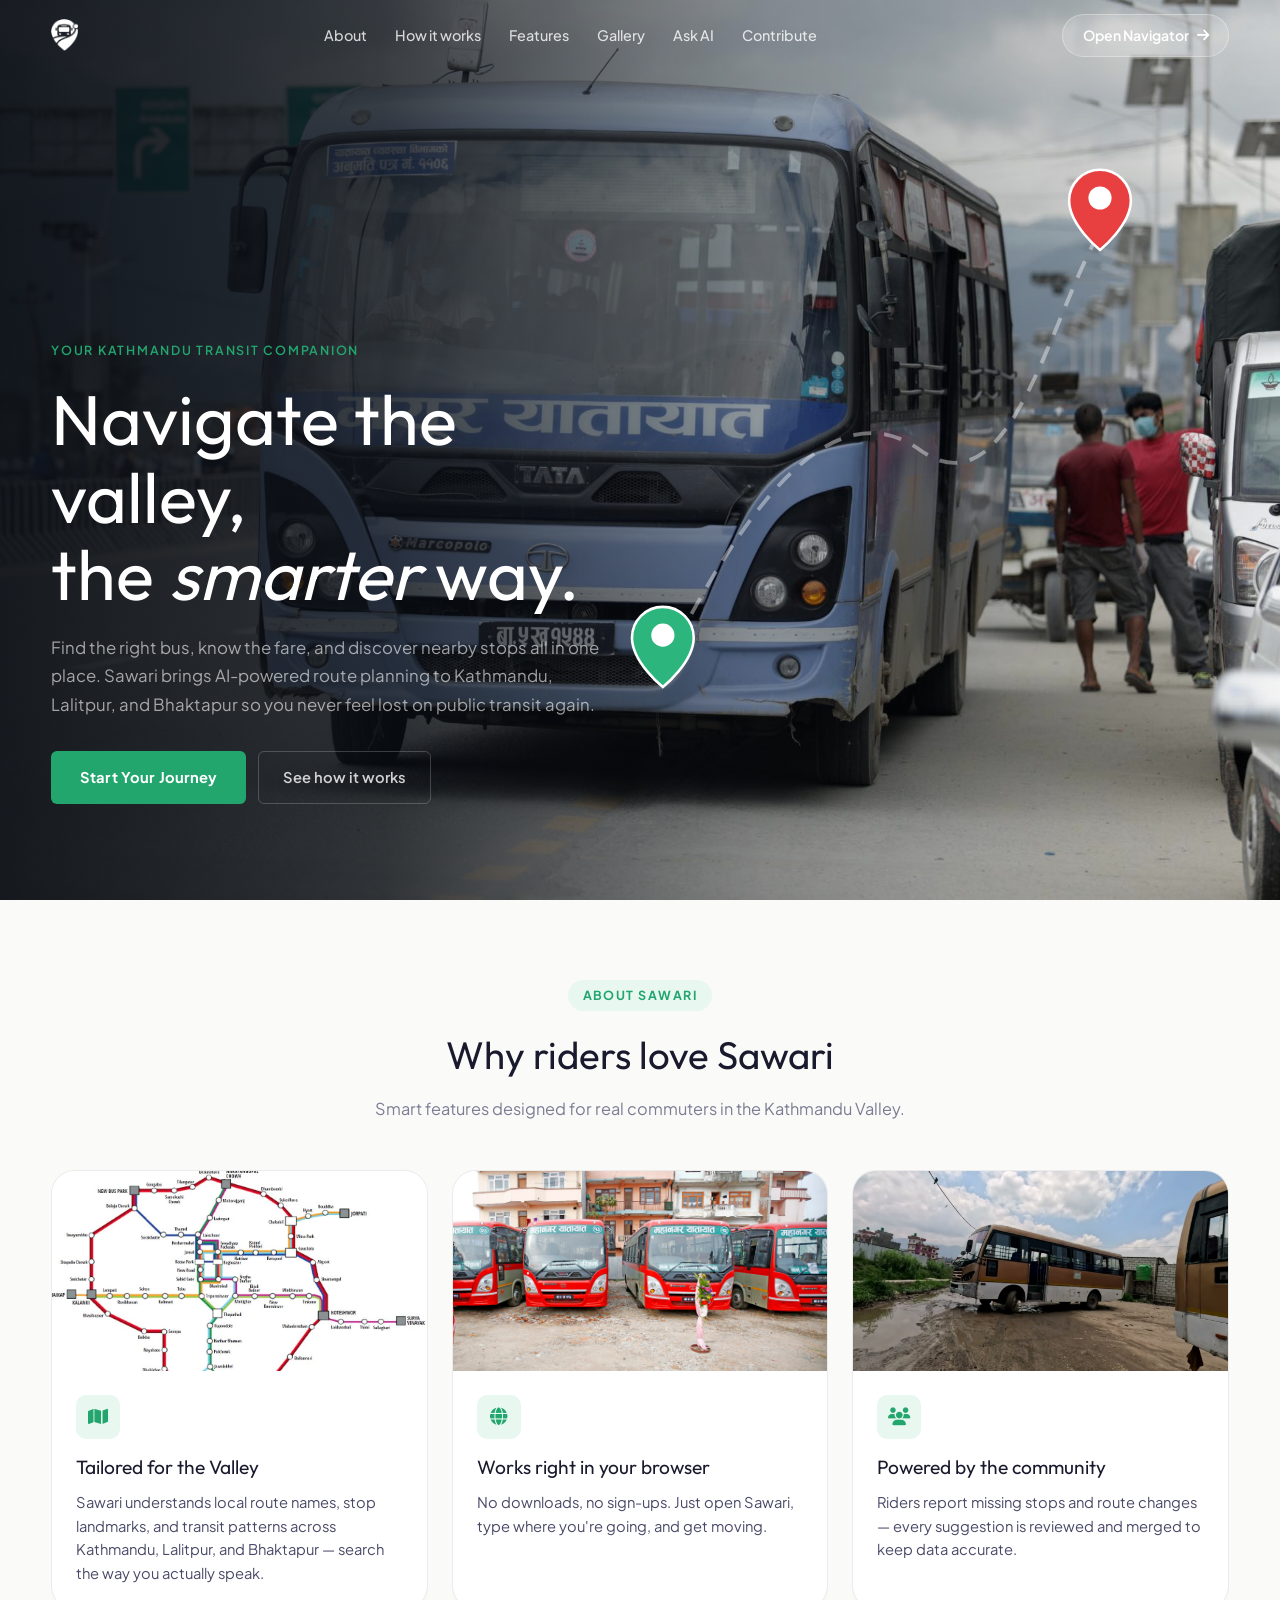
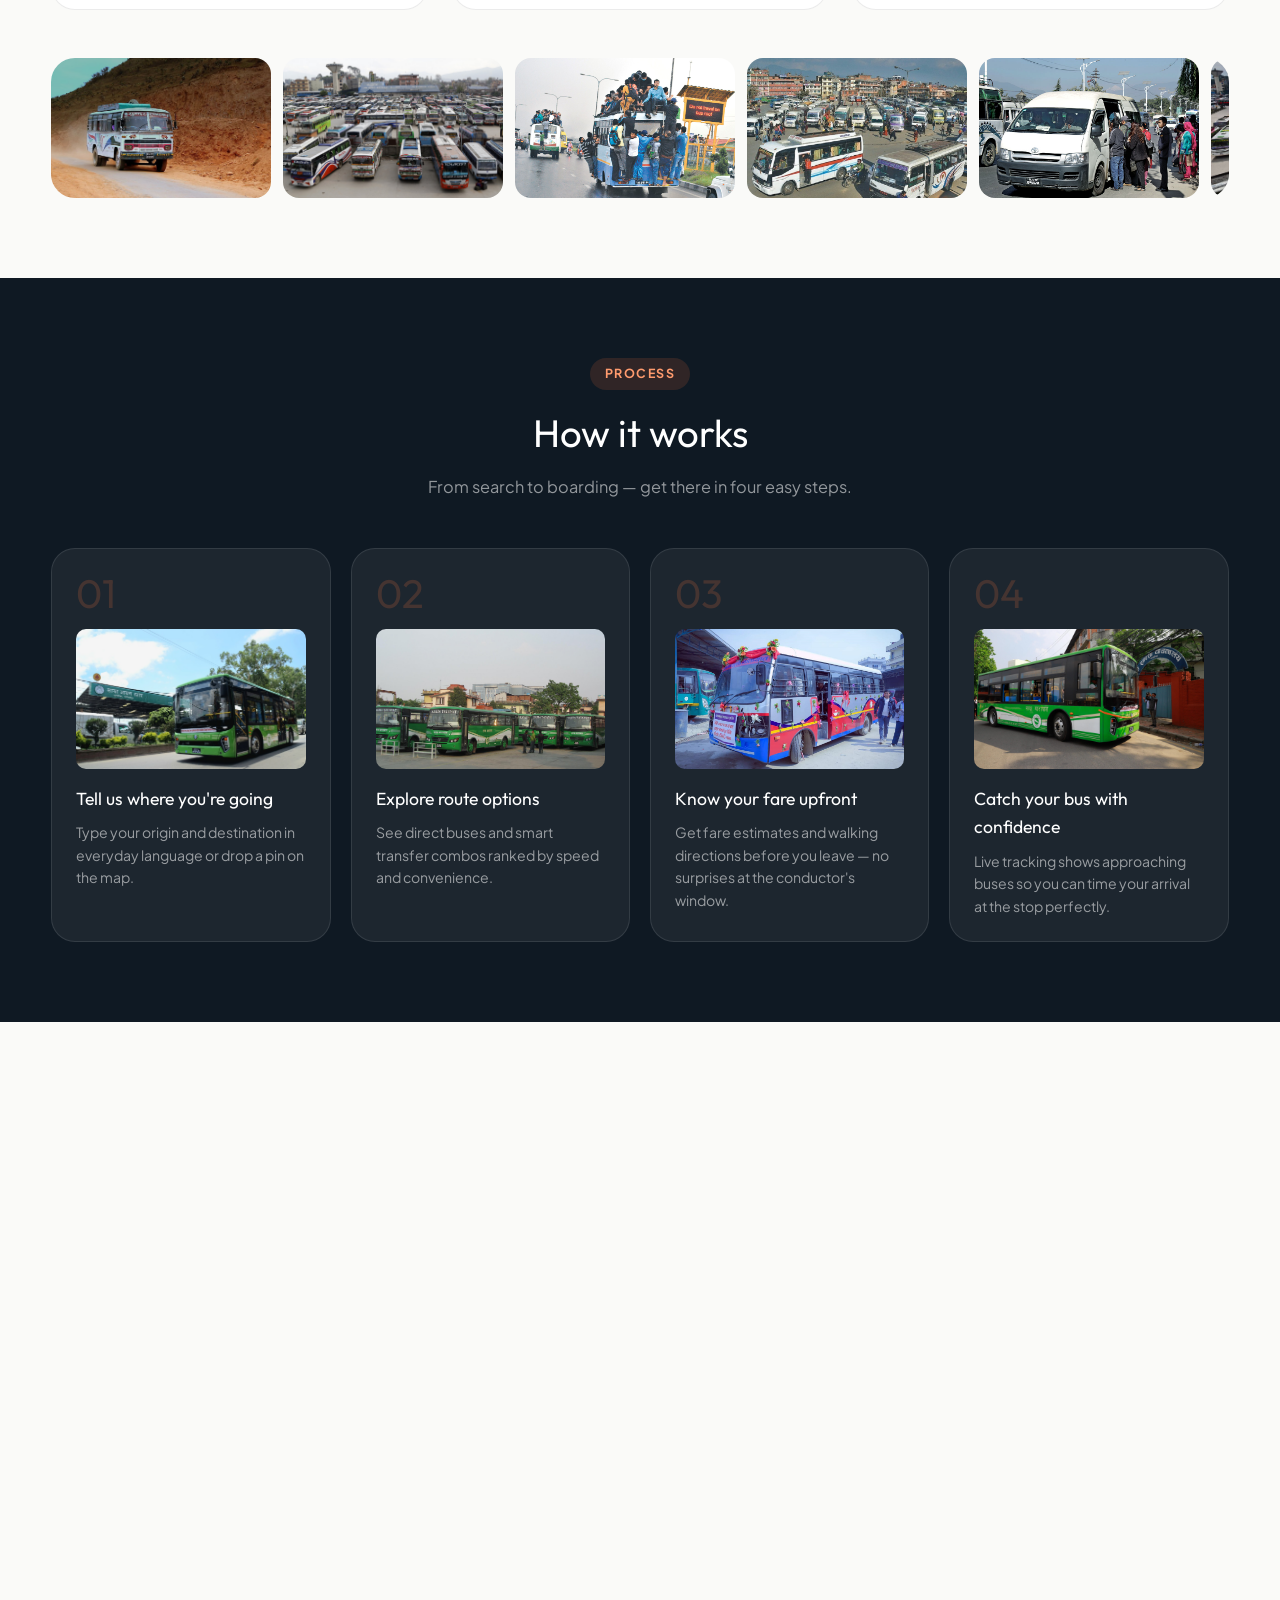
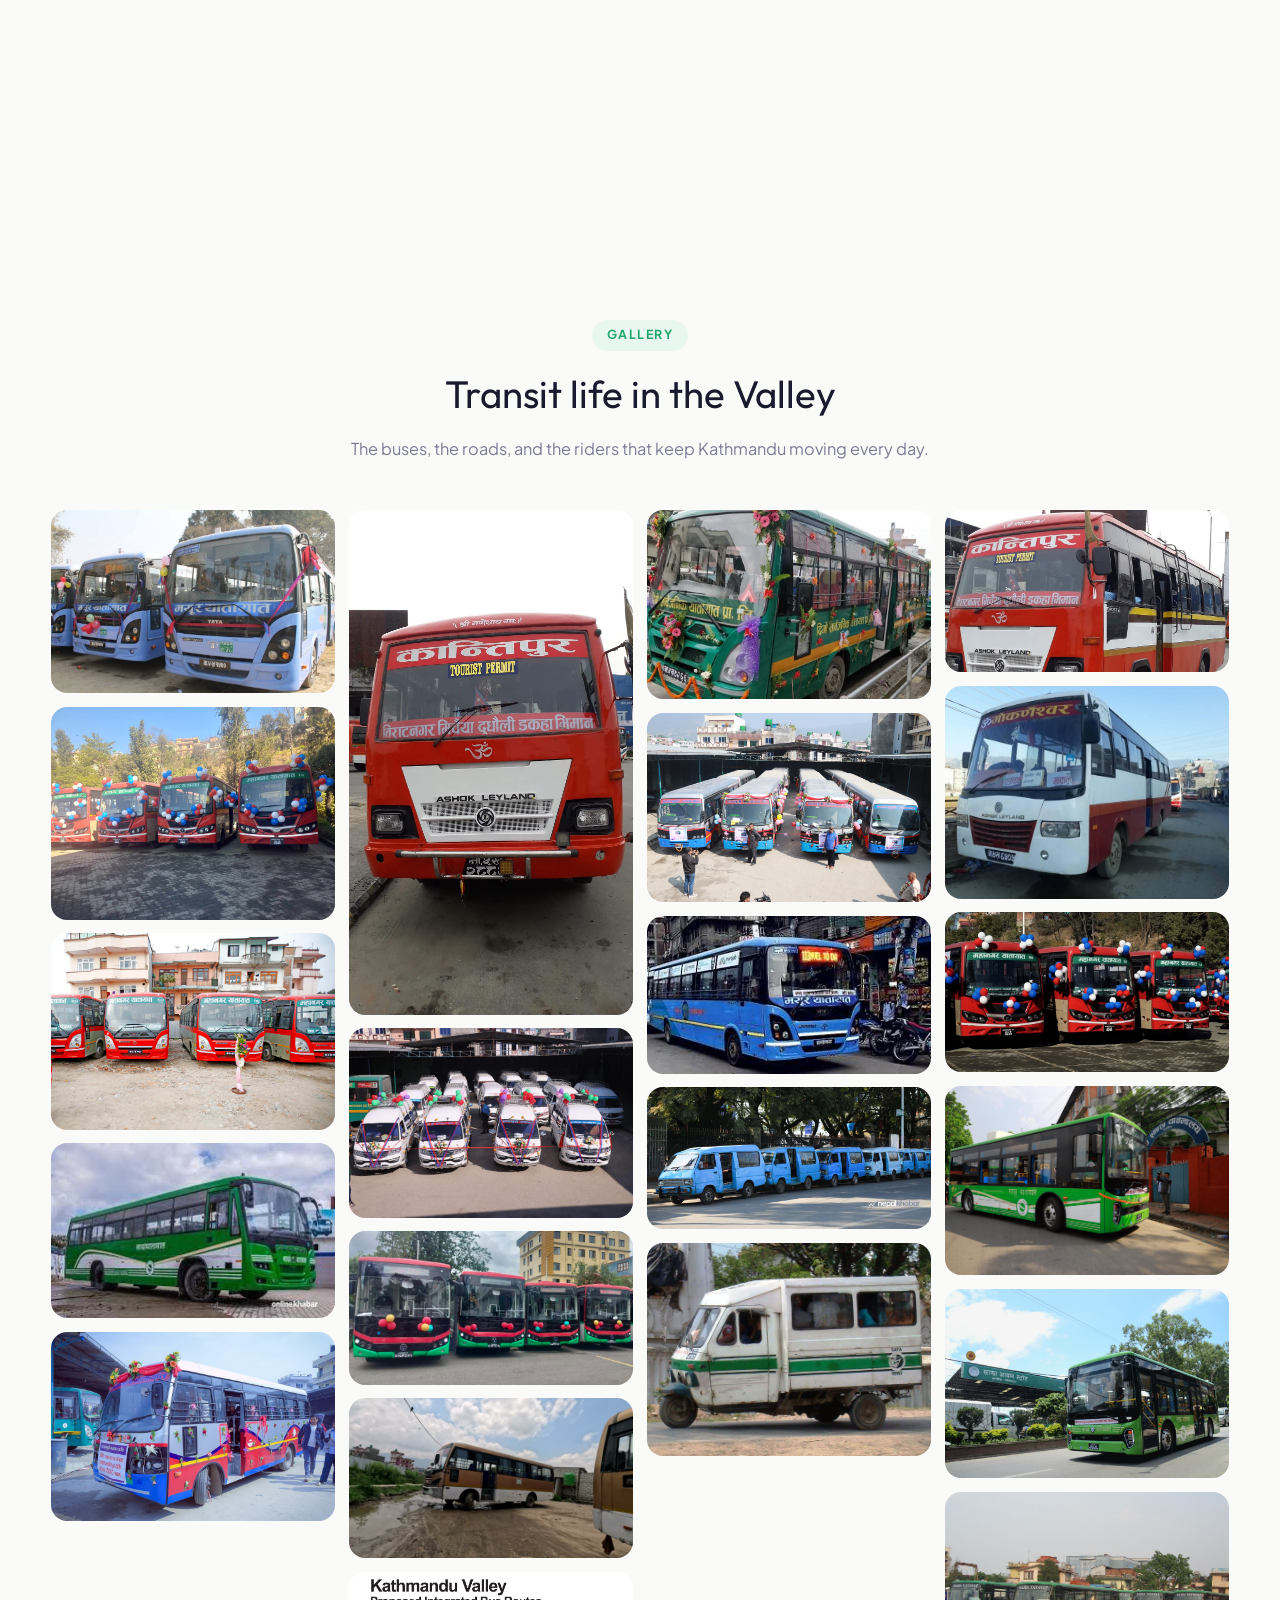
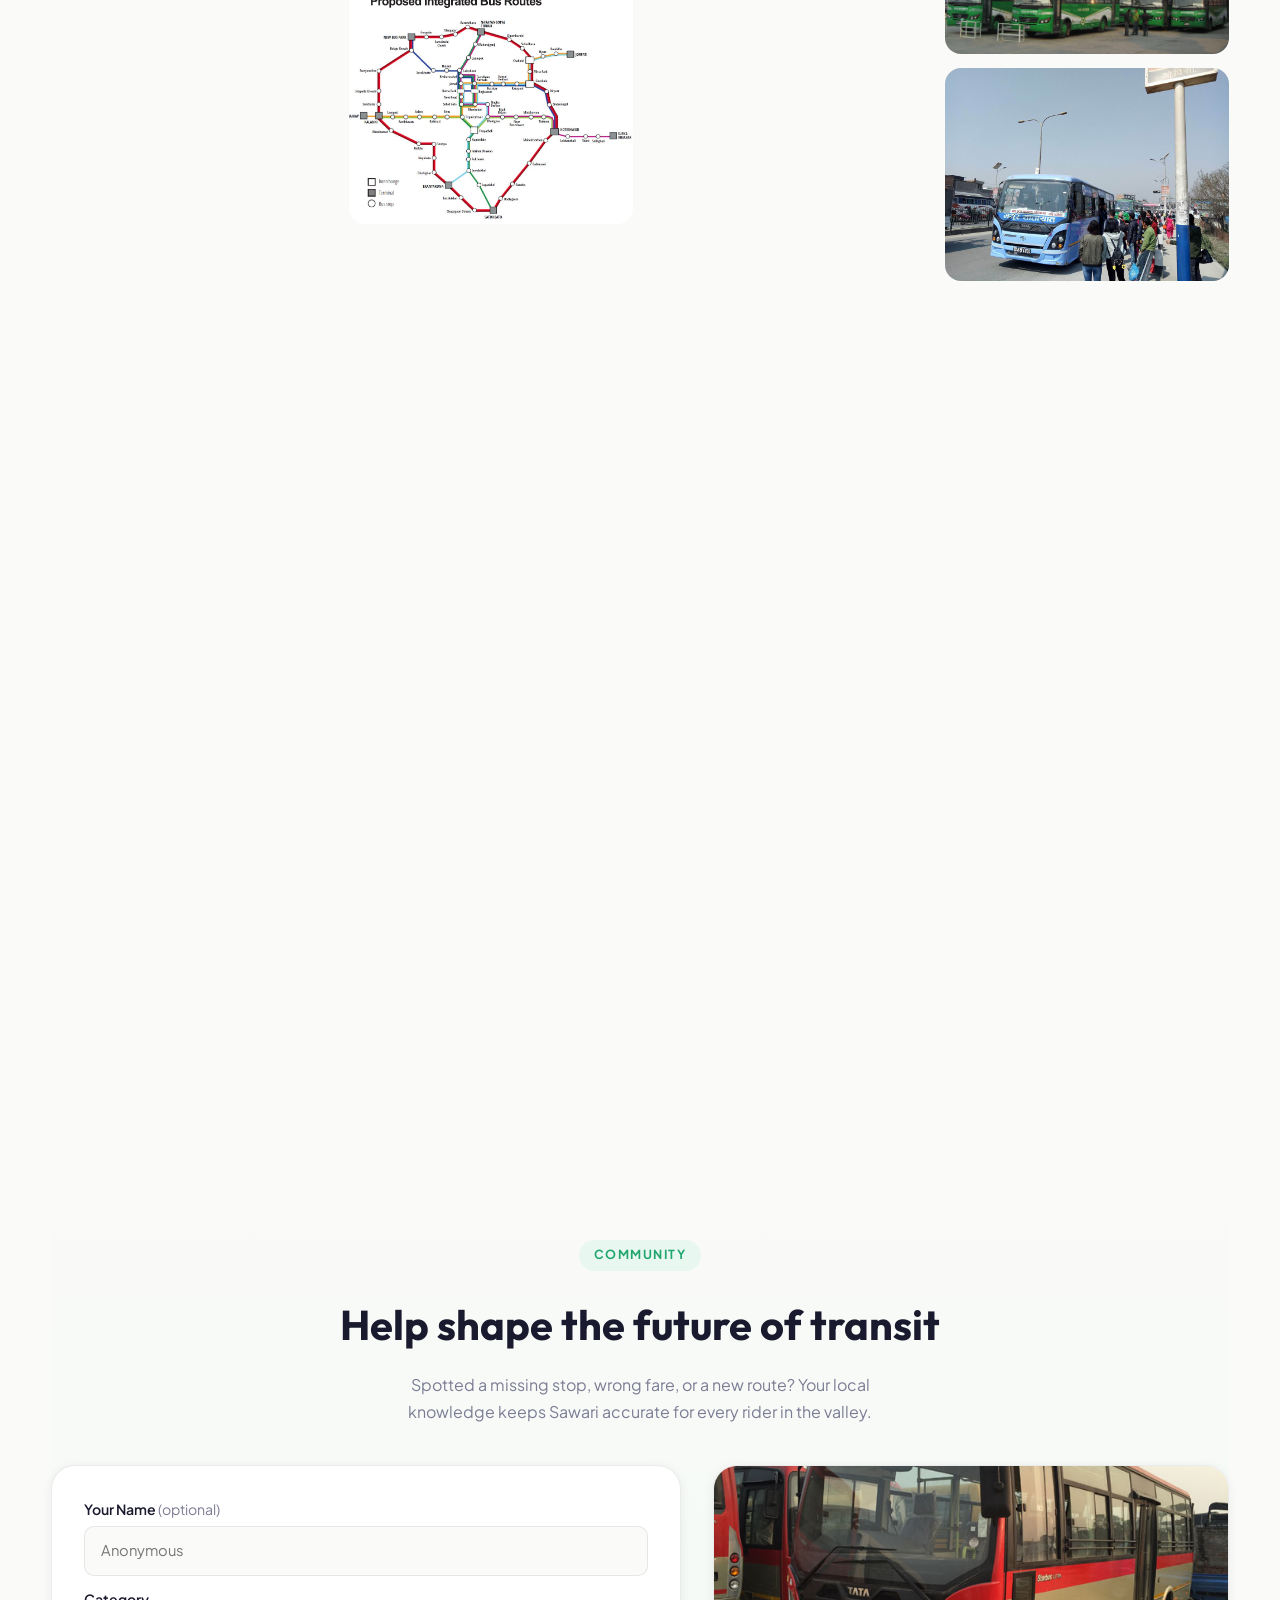
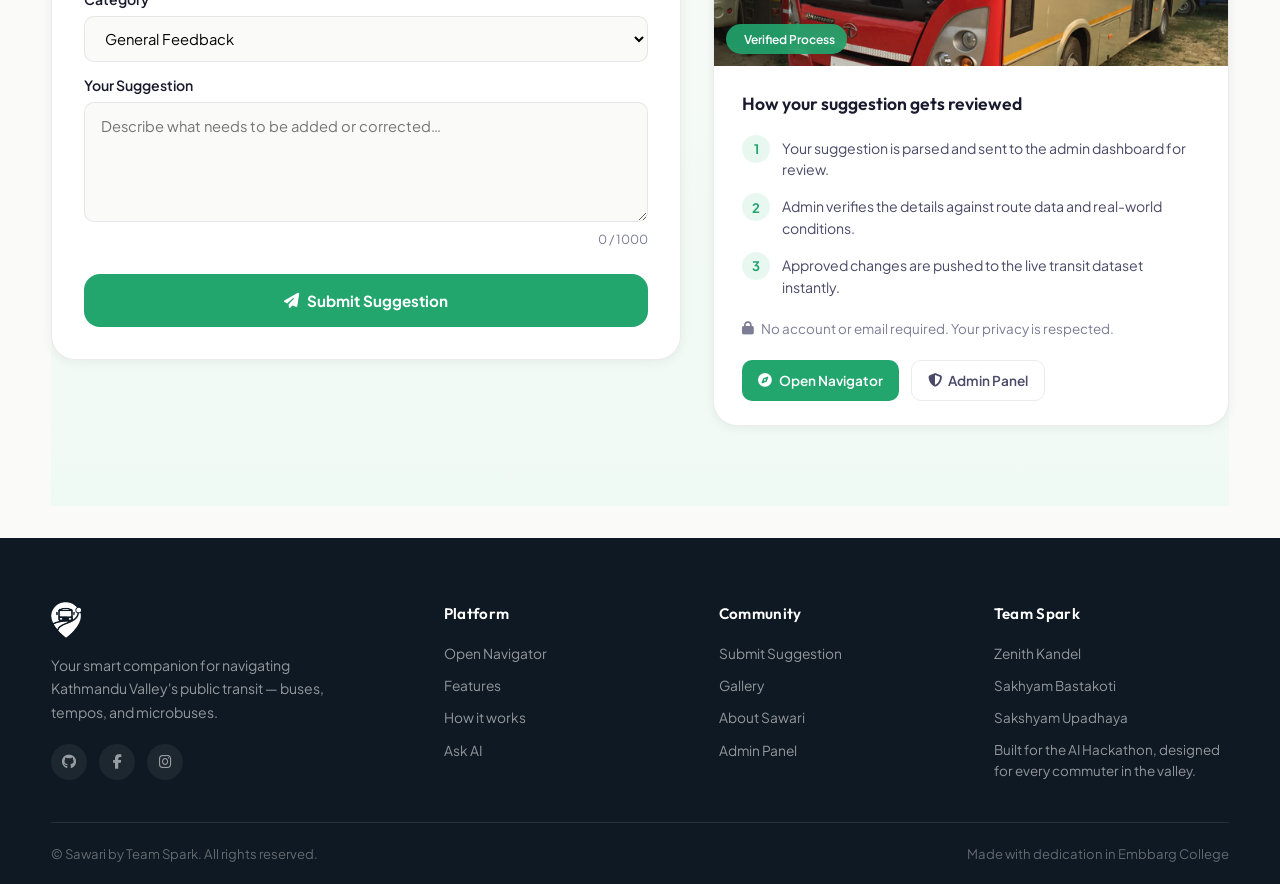
==== commit 0e230d72: "feat: Add team members to footer section in landing page" ====
--- a/landing.html
+++ b/landing.html
@@ -448,6 +448,8 @@
                 <div class="footer-col">
                     <h4>Team Spark</h4>
                     <a href="https://zenithkandel.com.np" target="_blank" rel="noopener">Zenith Kandel</a>
+                    <span class="footer-col-text">Sakhyam Bastakoti</span>
+                    <span class="footer-col-text">Sakshyam Upadhaya</span>
                     <p class="footer-col-text">Built for the AI Hackathon, designed for every commuter in the valley.</p>
                 </div>
             </div>
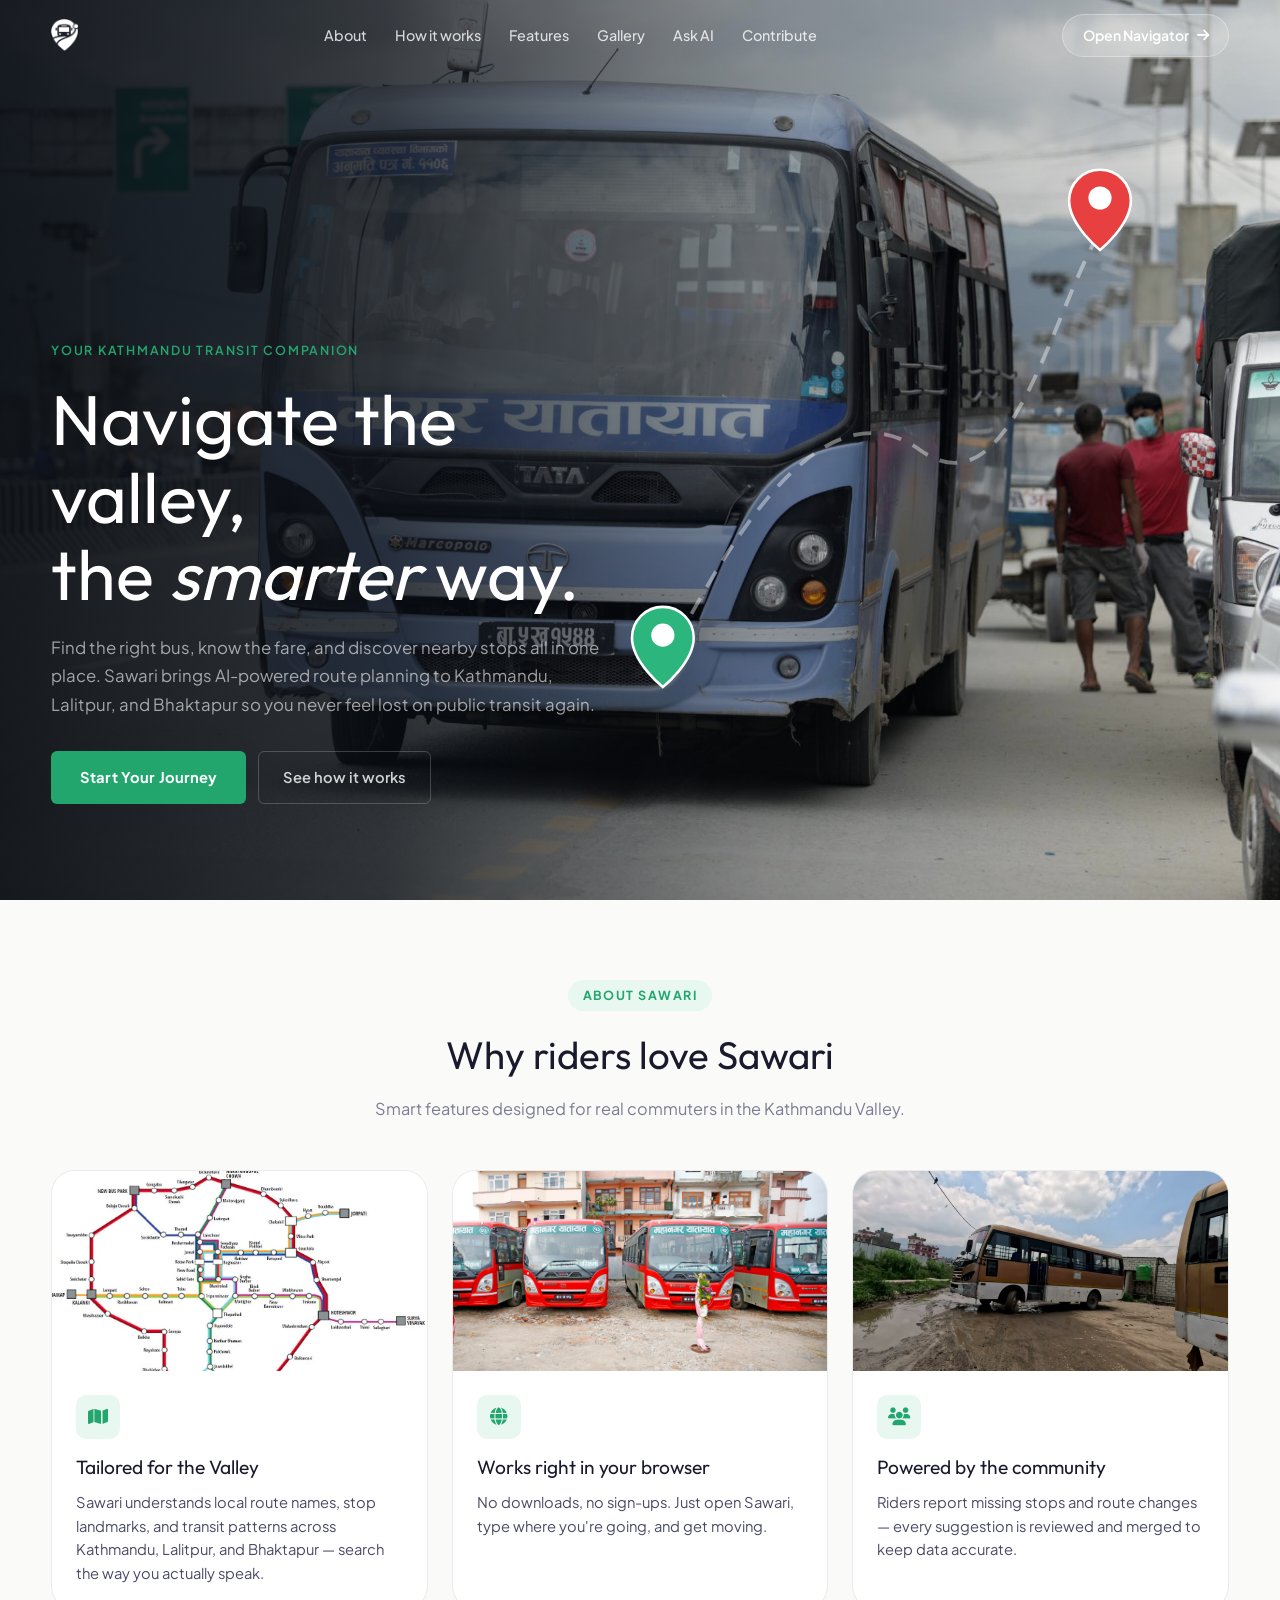
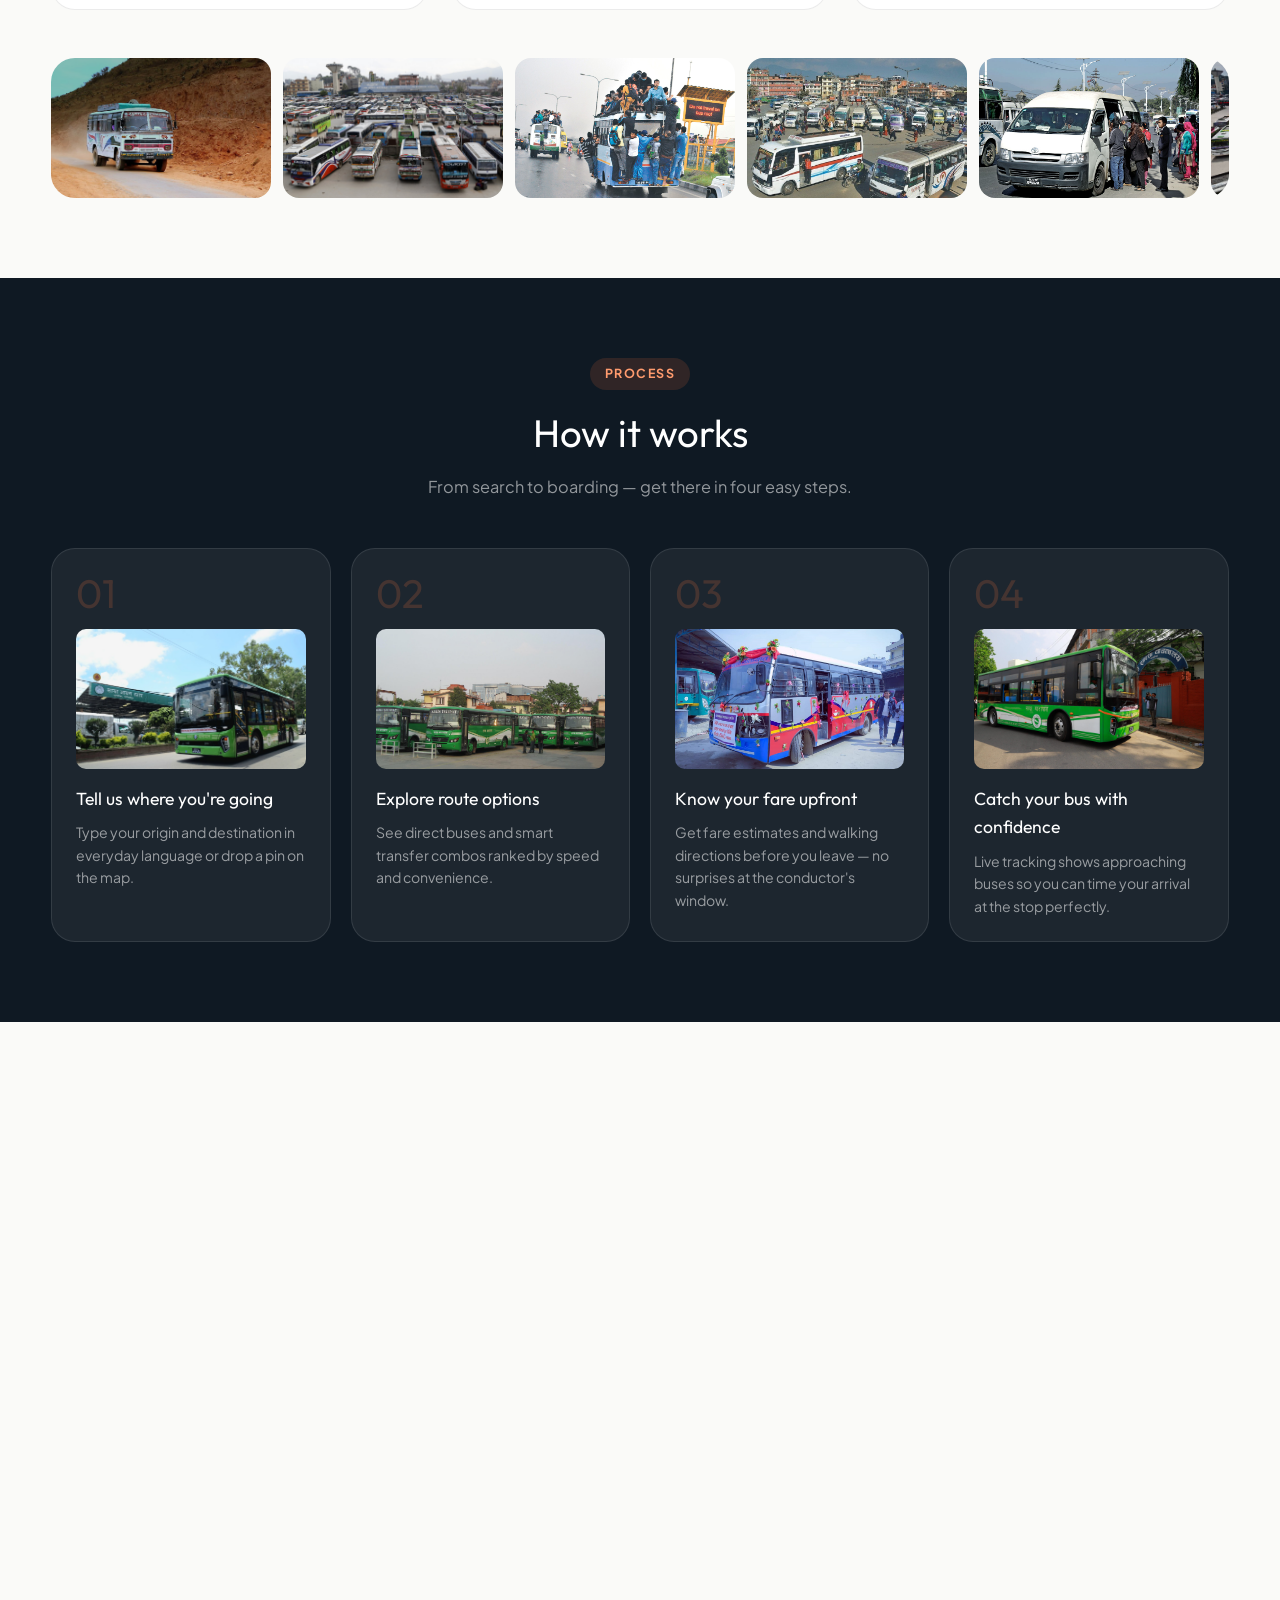
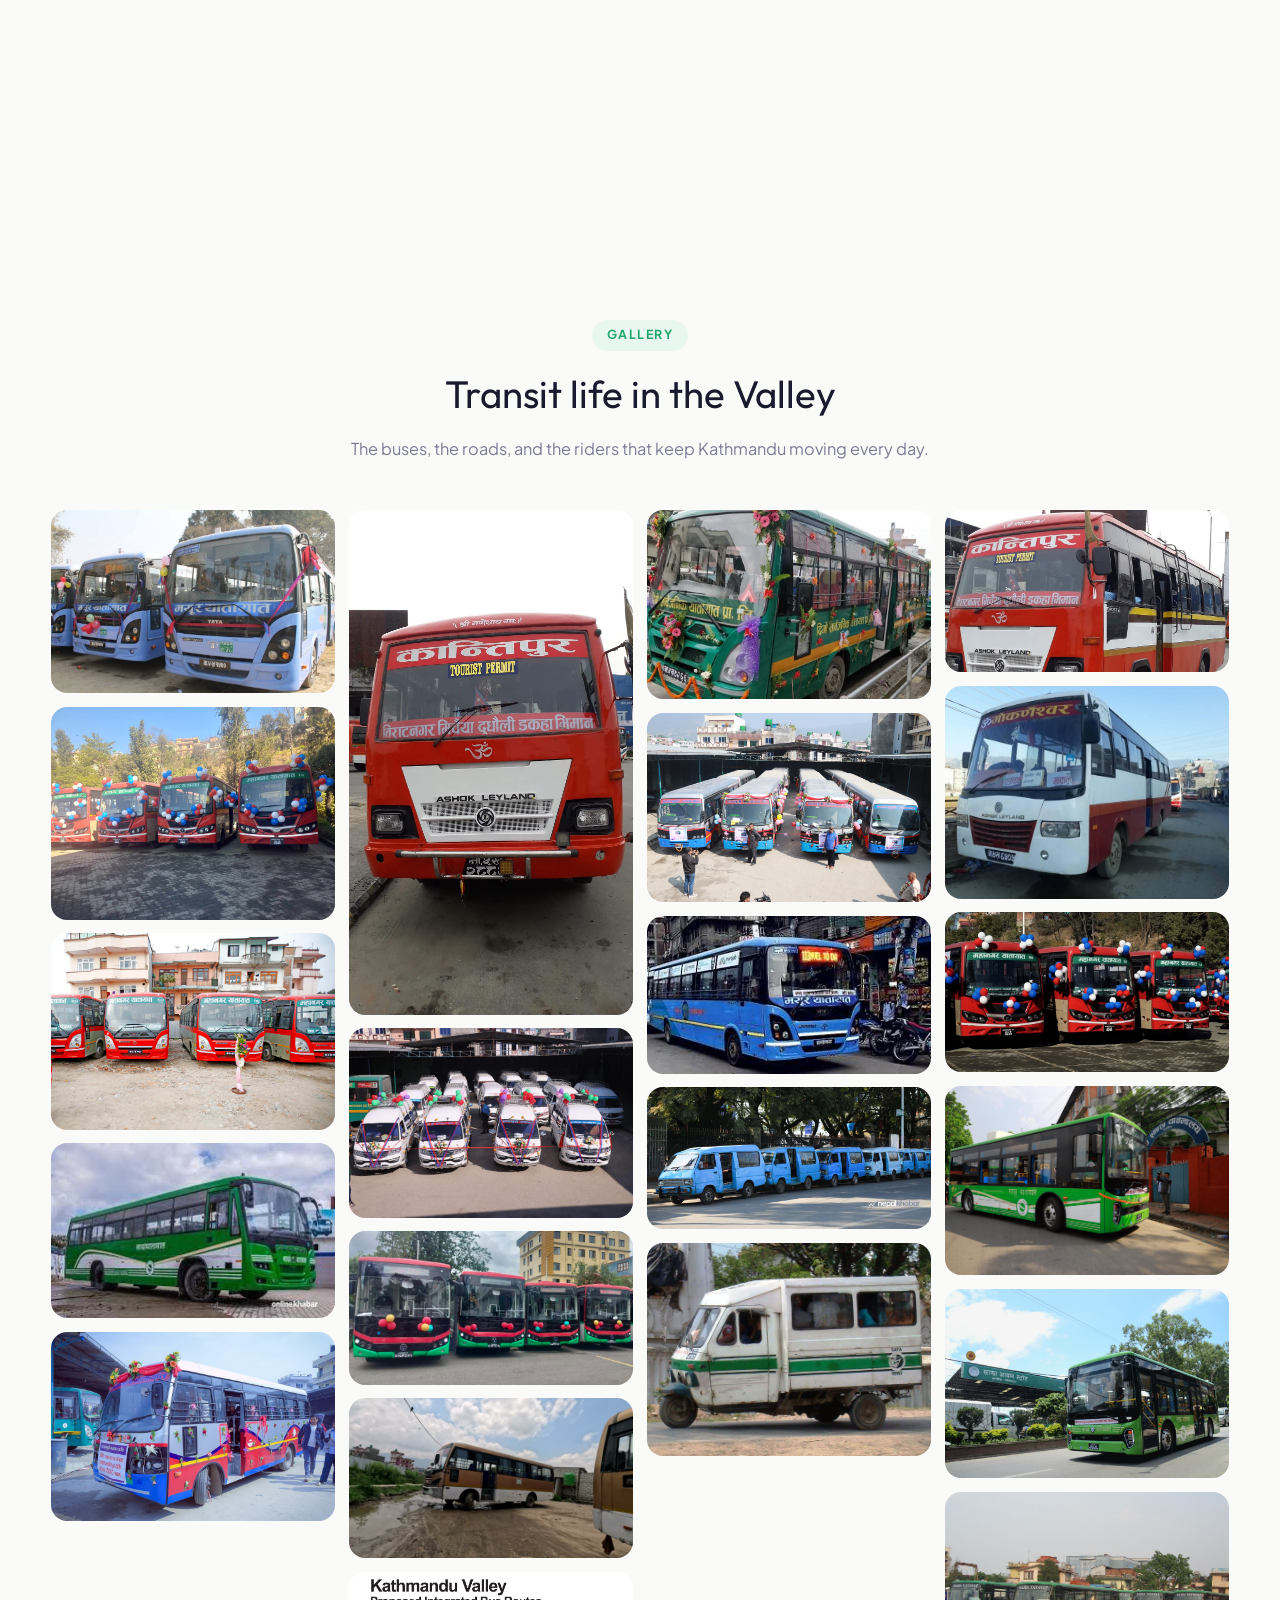
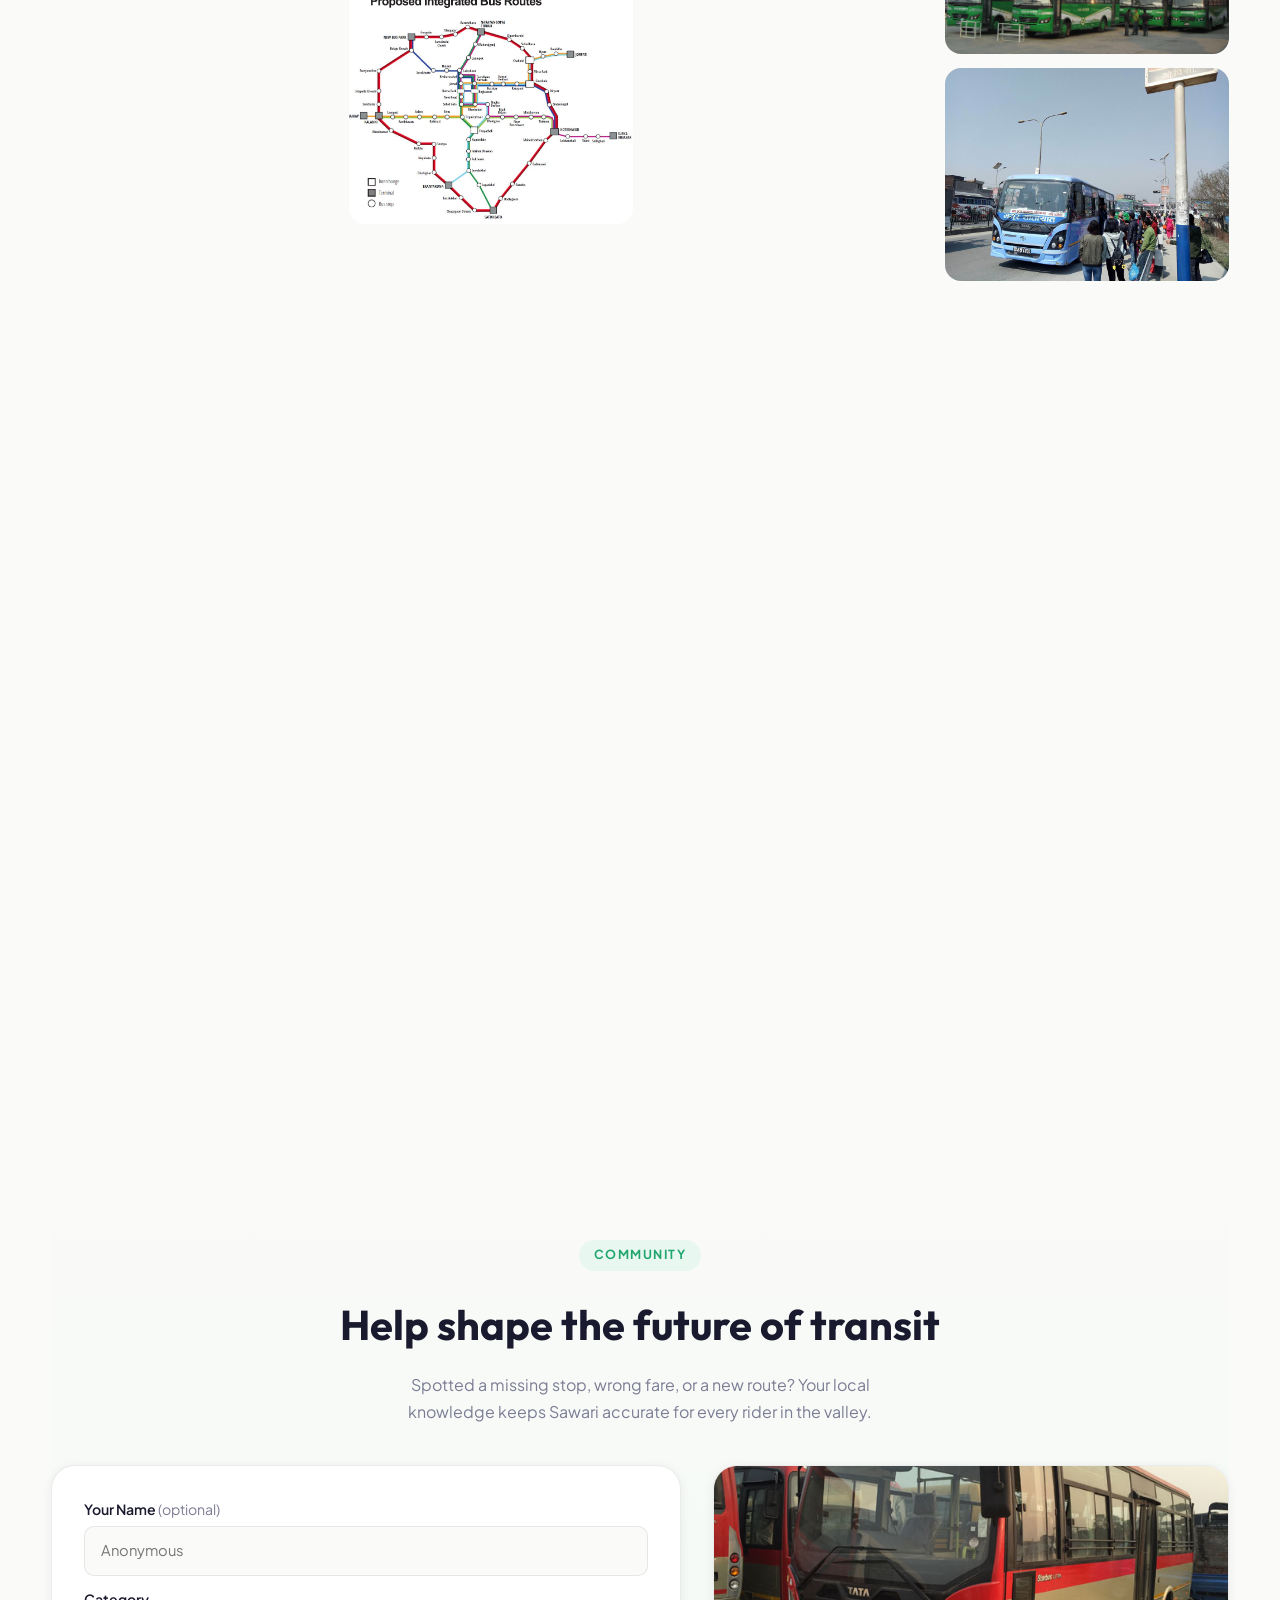
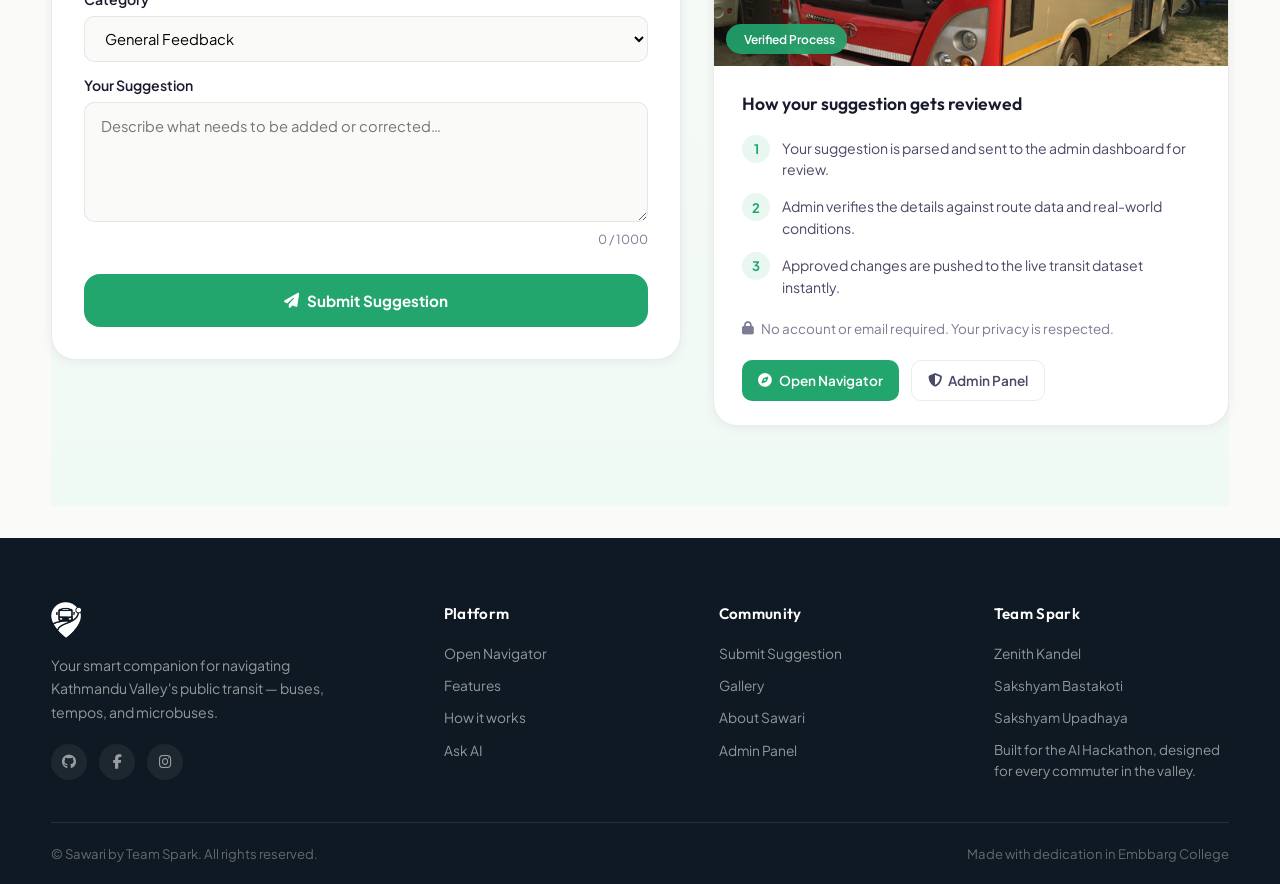
==== commit ca454945: "feat: Update presentation file and remove temporary backup" ====
--- a/landing.html
+++ b/landing.html
@@ -448,7 +448,7 @@
                 <div class="footer-col">
                     <h4>Team Spark</h4>
                     <a href="https://zenithkandel.com.np" target="_blank" rel="noopener">Zenith Kandel</a>
-                    <span class="footer-col-text">Sakhyam Bastakoti</span>
+                    <span class="footer-col-text">Sakshyam Bastakoti</span>
                     <span class="footer-col-text">Sakshyam Upadhaya</span>
                     <p class="footer-col-text">Built for the AI Hackathon, designed for every commuter in the valley.</p>
                 </div>
